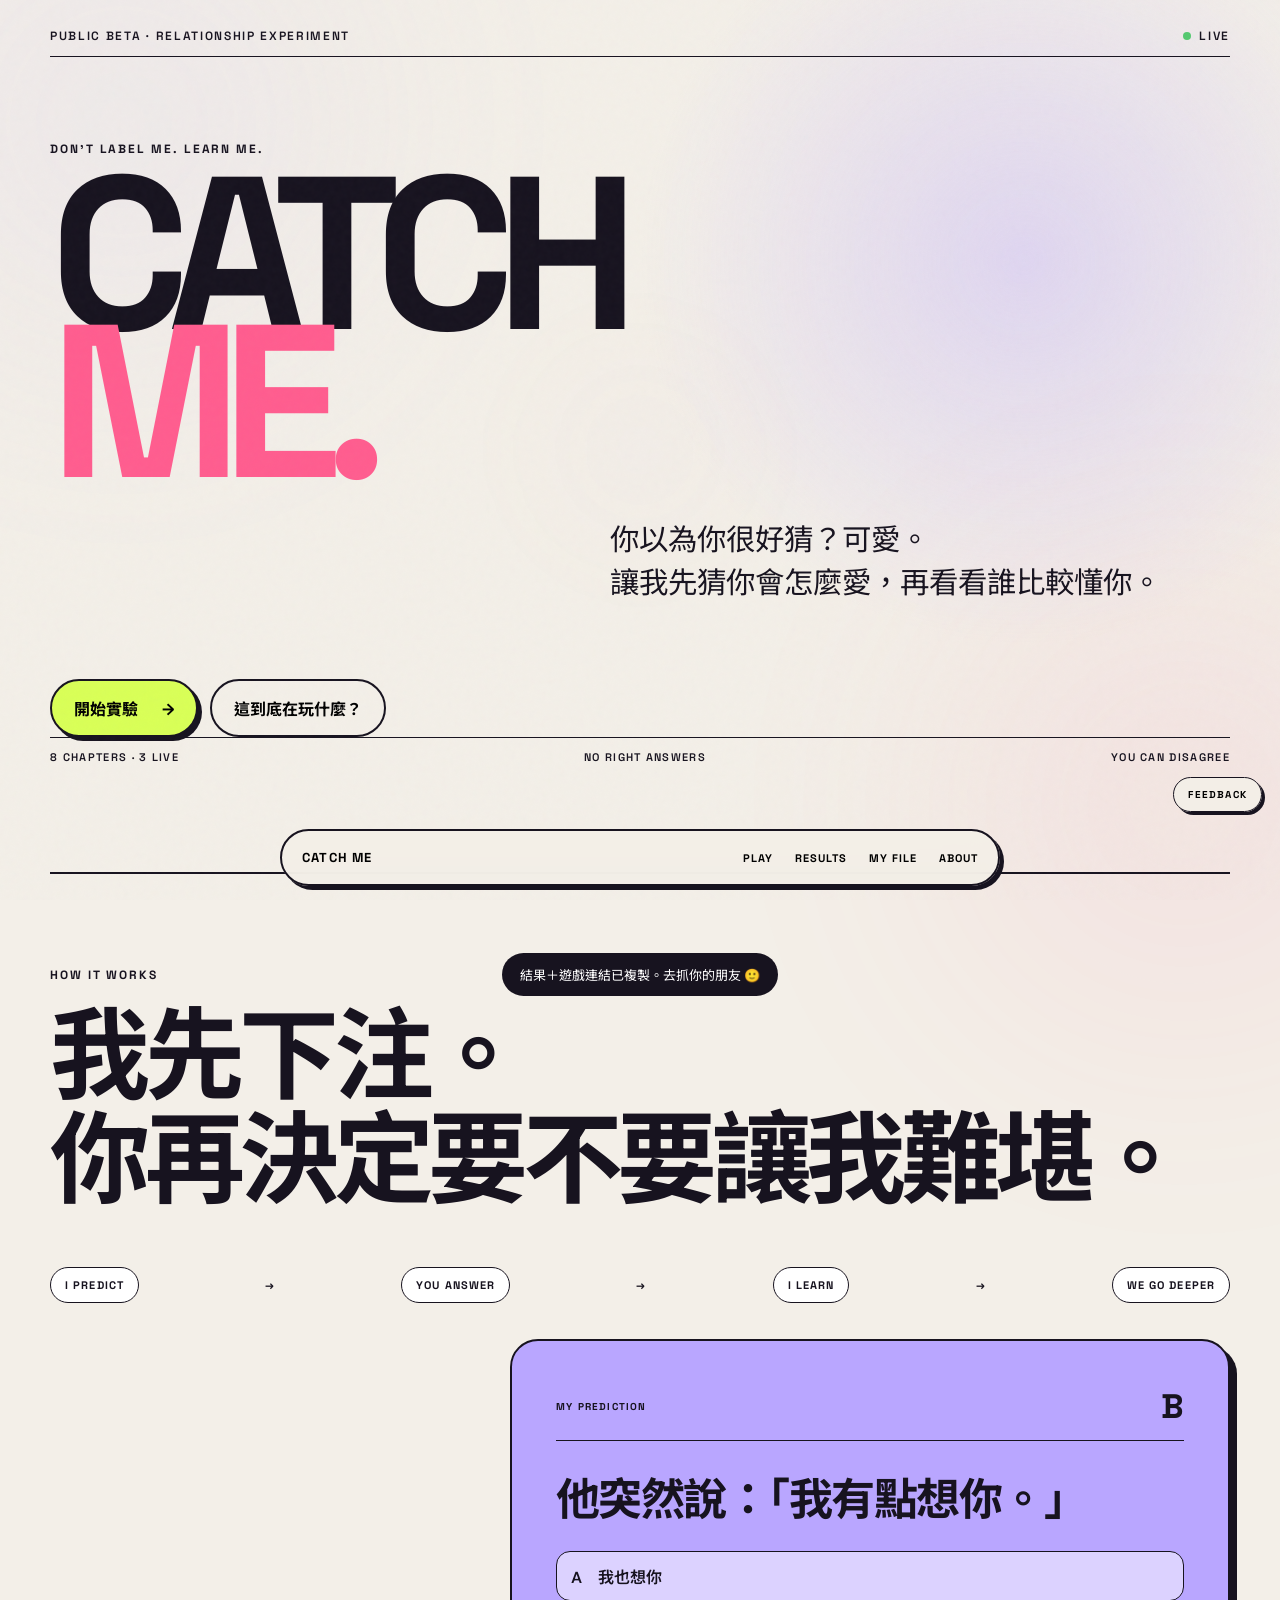
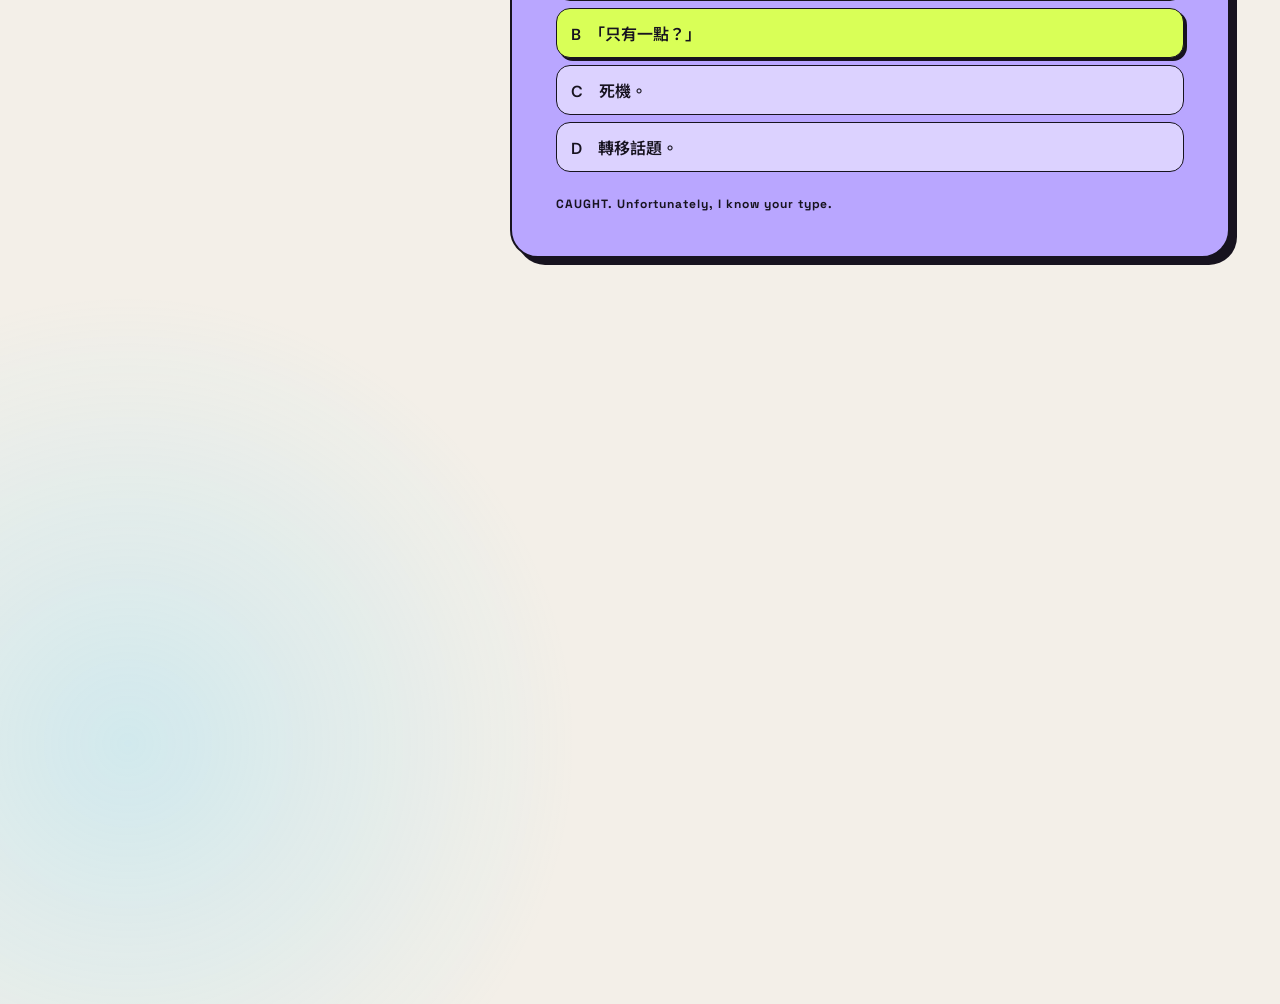
==== index.html @ 6ef5db52 "fix: load reliable result card exporter v5" ====
<!doctype html>
<html lang="zh-Hant"><head><meta charset="utf-8"><meta name="viewport" content="width=device-width,initial-scale=1,viewport-fit=cover"><meta name="theme-color" content="#17131f"><meta name="description" content="CATCH ME — Don't label me. Learn me. 一個會先猜你、再慢慢學會你的戀愛自我探索遊戲。"><title>CATCH ME — Don't label me. Learn me.</title><link rel="canonical" href="https://empath305.github.io/CATCH-ME/"><meta property="og:type" content="website"><meta property="og:site_name" content="CATCH ME"><meta property="og:title" content="CATCH ME — Don't label me. Learn me."><meta property="og:description" content="我會先猜你怎麼愛。你負責打臉我。玩得越多，我越懂你。"><meta property="og:url" content="https://empath305.github.io/CATCH-ME/"><meta property="og:image" content="https://empath305.github.io/CATCH-ME/og-card.png"><meta property="og:image:secure_url" content="https://empath305.github.io/CATCH-ME/og-card.png"><meta property="og:image:type" content="image/png"><meta property="og:image:width" content="1200"><meta property="og:image:height" content="630"><meta name="twitter:card" content="summary_large_image"><meta name="twitter:image" content="https://empath305.github.io/CATCH-ME/og-card.png"><script async src="https://www.googletagmanager.com/gtag/js?id=G-CXGGCT5CYY"></script><script>window.dataLayer=window.dataLayer||[];function gtag(){dataLayer.push(arguments)}gtag('js',new Date());gtag('config','G-CXGGCT5CYY');</script><link rel="preconnect" href="https://fonts.googleapis.com"><link rel="preconnect" href="https://fonts.gstatic.com" crossorigin><link href="https://fonts.googleapis.com/css2?family=DM+Sans:wght@400;500;600;700&family=Noto+Sans+TC:wght@400;500;600;700&family=Space+Grotesk:wght@500;600;700&display=swap" rel="stylesheet"><link rel="stylesheet" href="styles.css"><link rel="stylesheet" href="beta.css"><link rel="stylesheet" href="polish.css"><link rel="stylesheet" href="feedback.css"></head><body><div class="grain" aria-hidden="true"></div><main id="app" class="app-shell">
<section id="shared" class="screen shared-screen"><div class="topline"><span>SOMEONE GOT CAUGHT</span><span class="status-dot">SHARED</span></div><div class="shared-wrap"><div class="shared-card" id="sharedCard"><p class="eyebrow">CATCH ME / SHARED RESULT</p><p id="sharedChapter" class="shared-chapter">CHAPTER 01 · CATCH ME</p><h1 id="shared-title"><span id="sharedSignal">THE FREE HEART</span></h1><div class="shared-score-row"><span>AI CAUGHT THEM</span><strong><span id="sharedCaught">0</span>/<span id="sharedTotal">15</span></strong></div><blockquote id="sharedQuote">「別急著定義我。繼續學。」</blockquote><p class="shared-challenge">Think you're harder to catch?</p></div><div class="shared-actions"><button id="sharedPlayBtn" class="primary-btn">換你了，開始玩 <span>→</span></button><button id="sharedHomeBtn" class="ghost-btn">先看看這是什麼</button></div><p class="shared-note">這份分享只包含結果摘要，不包含對方的完整答案或私人自訂內容。</p></div></section>
<section id="landing" class="screen landing active"><div class="topline"><span>PUBLIC BETA · RELATIONSHIP EXPERIMENT</span><span class="status-dot">LIVE</span></div><div class="hero-copy"><p class="eyebrow">DON'T LABEL ME. LEARN ME.</p><h1 id="brand-title">CATCH<br><em>ME.</em></h1><p id="landingLede" class="lede">你以為你很好猜？可愛。<br>讓我先猜你會怎麼愛，再看看誰比較懂你。</p></div><div class="hero-actions"><button id="startBtn" class="primary-btn">開始實驗 <span>→</span></button><button id="howBtn" class="ghost-btn">這到底在玩什麼？</button></div><div class="landing-foot"><span>8 CHAPTERS · 3 LIVE</span><span>NO RIGHT ANSWERS</span><span>YOU CAN DISAGREE</span></div></section>
<section id="how" class="screen how-screen"><button class="back-btn" data-back="landing">← BACK</button><p class="eyebrow">THE RULES</p><h2 id="how-title">我會先猜。<br>你負責打臉我。</h2><div class="rule-grid"><article><span>01</span><h3>I PREDICT</h3><p>每題作答前，我會先鎖定一個答案。</p></article><article><span>02</span><h3>YOU ANSWER</h3><p>選最像你的；都不像就選 E 自己寫。</p></article><article><span>03</span><h3>I REMEMBER</h3><p>你的章節進度、答案與藍圖會留在這台裝置上。</p></article><article><span>04</span><h3>WE GO DEEPER</h3><p>從心動一路玩到信任、衝突、去留、現實與真正的人生選擇。</p></article></div><button class="primary-btn" id="howStartBtn">好，抓我看看 <span>→</span></button></section>
<section id="map" class="screen map-screen"><header class="map-head"><button id="mapHomeBtn" class="text-btn static-btn">CATCH ME</button><div class="map-known"><span id="mapKnown">0%</span><small>I KNOW YOU</small></div></header><div class="map-intro"><p class="eyebrow">YOUR RELATIONSHIP MAP · 8 CHAPTERS</p><h2 id="map-title">越玩，<br><em>越藏不住。</em></h2><p id="mapWelcome">前三章已開放。後面會從安全感一路問到：你到底願意跟誰一起過日子。</p></div><div id="chapterGrid" class="chapter-grid"></div><div class="map-footnote">資料只存在你的瀏覽器 localStorage。沒有登入，也沒有偷偷上傳。</div></section>
<section id="game" class="screen game-screen"><header class="game-head"><button id="quitBtn" class="text-btn">CATCH ME</button><div class="progress-wrap"><div class="progress-meta"><span id="chapterLabel">CHAPTER 01 · CATCH ME</span><span id="questionCount">01 / 15</span></div><div class="progress-track"><div id="progressBar" class="progress-bar"></div></div></div><div class="learn-chip"><span id="learnPercent">0%</span> KNOWN</div></header><div class="question-stage"><div id="predictionCard" class="prediction-card"><span class="lock">⌁</span><div><small>MY PREDICTION</small><strong id="predictionText">B</strong></div><p id="predictionHint">先別急著證明我錯。</p></div><div id="questionCard" class="question-card"><p id="questionKicker" class="question-kicker">SCENARIO 01</p><h2 id="questionText"></h2><div id="options" class="options"></div><div id="customWrap" class="custom-wrap" hidden><label for="customAnswer">好，你自己寫。研究員閉嘴。🙂</label><textarea id="customAnswer" rows="3" maxlength="240" placeholder="我真正會做的是……"></textarea></div><button id="lockBtn" class="primary-btn lock-answer" disabled>鎖定答案 <span>→</span></button></div><div id="revealCard" class="reveal-card" hidden><p id="revealStamp" class="reveal-stamp">MISSED.</p><h2 id="revealTitle"></h2><p id="revealCopy"></p><div class="mini-readout"><span>我目前懂你</span><strong id="revealPercent">12%</strong></div><button id="nextBtn" class="primary-btn">下一題 <span>→</span></button></div></div></section>
<section id="results" class="screen results-screen"><header class="result-head"><span id="reportLabel">CATCH ME / REPORT 001</span><span id="resultDate"></span></header><div class="result-hero"><p class="eyebrow">RELATIONSHIP BLUEPRINT · EVOLVING</p><h2 id="result-title">I CAUGHT YOU<br><em><span id="caughtScore">0</span> / 15</em> TIMES.</h2><p id="resultSub" class="result-sub"></p></div><div class="blueprint-grid"><section class="result-card dominant-card"><p class="card-label">YOUR STRONGEST SIGNAL</p><h3 id="dominantName">THE FREE HEART</h3><p id="dominantCopy"></p></section><section class="result-card insight-card"><p class="card-label">WHAT I NOTICED</p><div id="insightList" class="insight-list"></div></section><section class="result-card chart-card"><p class="card-label">YOUR CURRENT MAP</p><div id="dimensionBars" class="dimension-bars"></div></section><section class="result-card quote-card"><p class="card-label">YOUR LINE</p><blockquote id="resultQuote"></blockquote></section></div><div class="result-actions"><button id="continueBtn" class="primary-btn">回到章節地圖 <span>→</span></button><button id="shareBtn" class="ghost-btn">分享結果＋遊戲連結</button></div><button id="resetBtn" class="danger-link">清除我的全部進度</button></section></main><div id="toast" class="toast">結果＋遊戲連結已複製。去抓你的朋友 🙂</div><script src="app.js"></script><script src="after-dark.js"></script><script src="roadmap.js"></script><script src="share.js"></script><script src="result-card.js?v=evidence-board-v5-export-fix-20260819"></script><script src="analytics.js"></script><script src="beta.js"></script><script src="blueprint.js"></script><script src="polish.js"></script><script src="feedback.js"></script><script src="result-library.js"></script><script src="archive-results.js"></script><script src="release-check.js"></script></body></html>
---- styles.css ----
:root{--ink:#17131f;--paper:#f3efe8;--acid:#d9ff57;--pink:#ff5d8f;--lav:#b9a6ff;--blue:#65d6ff;--line:rgba(23,19,31,.18);--shadow:6px 6px 0 #17131f;--radius:24px}*{box-sizing:border-box}html{background:var(--paper);color:var(--ink);font-family:'DM Sans','Noto Sans TC',sans-serif}body{margin:0;min-height:100vh;background:radial-gradient(circle at 80% 10%,rgba(185,166,255,.35),transparent 24rem),radial-gradient(circle at 10% 90%,rgba(101,214,255,.24),transparent 28rem),var(--paper)}button,textarea{font:inherit}.grain{position:fixed;inset:0;pointer-events:none;opacity:.12;z-index:20;background-image:url("data:image/svg+xml,%3Csvg viewBox='0 0 180 180' xmlns='http://www.w3.org/2000/svg'%3E%3Cfilter id='n'%3E%3CfeTurbulence type='fractalNoise' baseFrequency='.8' numOctaves='4' stitchTiles='stitch'/%3E%3C/filter%3E%3Crect width='100%25' height='100%25' filter='url(%23n)' opacity='.22'/%3E%3C/svg%3E")}.app-shell{width:min(1180px,calc(100% - 32px));margin:auto;min-height:100vh}.screen{display:none;min-height:100vh;padding:28px 0 42px}.screen.active{display:flex;flex-direction:column;animation:enter .5s cubic-bezier(.2,.8,.2,1)}@keyframes enter{from{opacity:0;transform:translateY(16px)}to{opacity:1;transform:none}}.topline,.result-head{display:flex;justify-content:space-between;font:600 12px 'Space Grotesk';letter-spacing:.14em;border-bottom:1.5px solid var(--ink);padding-bottom:12px}.status-dot:before{content:'';display:inline-block;width:8px;height:8px;border-radius:50%;background:#54c96f;margin-right:8px}.hero-copy{margin:auto 0;padding:8vh 0 5vh}.eyebrow,.question-kicker,.card-label{font:700 12px 'Space Grotesk';letter-spacing:.16em;text-transform:uppercase}.hero-copy h1{font:700 clamp(86px,17vw,220px)/.68 'Space Grotesk';letter-spacing:-.09em;margin:24px 0 42px}.hero-copy h1 em,.result-hero h2 em,.map-intro h2 em{font-style:normal;color:var(--pink)}.lede{font-size:clamp(19px,2.3vw,30px);line-height:1.45;max-width:620px;margin-left:auto}.hero-actions,.result-actions,.shared-actions{display:flex;gap:12px;align-items:center}.primary-btn,.ghost-btn{border:2px solid var(--ink);border-radius:999px;padding:15px 22px;font-weight:700;cursor:pointer;transition:.18s ease}.primary-btn{background:var(--acid);box-shadow:4px 4px 0 var(--ink)}.primary-btn:hover{transform:translate(-2px,-2px);box-shadow:7px 7px 0 var(--ink)}.primary-btn:active{transform:translate(3px,3px);box-shadow:1px 1px 0 var(--ink)}.primary-btn:disabled{opacity:.35;cursor:not-allowed;transform:none;box-shadow:none}.ghost-btn{background:transparent}.ghost-btn:hover{background:var(--ink);color:var(--paper)}.primary-btn span{margin-left:20px}.landing-foot{display:flex;justify-content:space-between;gap:20px;border-top:1.5px solid var(--ink);padding-top:12px;font:600 11px 'Space Grotesk';letter-spacing:.12em}.how-screen{justify-content:center}.back-btn,.text-btn{position:absolute;top:28px;background:none;border:0;padding:0;font-weight:700;cursor:pointer}.static-btn{position:static}.how-screen>h2{font:700 clamp(48px,8vw,104px)/.92 'Space Grotesk';letter-spacing:-.06em;margin:18px 0 42px;max-width:900px}.rule-grid{display:grid;grid-template-columns:repeat(4,1fr);gap:12px;margin-bottom:36px}.rule-grid article,.result-card{border:2px solid var(--ink);border-radius:var(--radius);padding:22px;background:rgba(255,255,255,.38)}.rule-grid article span{font:700 13px 'Space Grotesk';background:var(--ink);color:white;border-radius:99px;padding:5px 8px}.rule-grid h3{font:700 18px 'Space Grotesk';margin:32px 0 8px}.rule-grid p{margin:0;line-height:1.6;color:#514b57}.how-screen>.primary-btn{align-self:flex-start}.map-screen{padding-top:24px}.map-head{display:flex;justify-content:space-between;align-items:center;border-bottom:1.5px solid var(--ink);padding-bottom:14px}.map-known{text-align:right}.map-known span{display:block;font:700 28px 'Space Grotesk'}.map-known small{font:700 9px 'Space Grotesk';letter-spacing:.14em}.map-intro{padding:8vh 0 5vh;display:grid;grid-template-columns:1.3fr .7fr;gap:28px;align-items:end}.map-intro h2{font:700 clamp(62px,10vw,128px)/.82 'Space Grotesk';letter-spacing:-.07em;margin:12px 0}.map-intro p:last-child{font-size:18px;line-height:1.6}.chapter-grid{display:grid;grid-template-columns:repeat(2,1fr);gap:14px}.chapter-card{position:relative;border:2px solid var(--ink);border-radius:28px;padding:24px;min-height:250px;background:rgba(255,255,255,.55);display:flex;flex-direction:column;transition:.18s ease;overflow:hidden}.chapter-card.unlocked{cursor:pointer}.chapter-card.unlocked:hover{transform:translate(-3px,-3px);box-shadow:7px 7px 0 var(--ink)}.chapter-card.complete{background:var(--acid)}.chapter-card.current{background:var(--lav)}.chapter-card.locked{opacity:.48;filter:grayscale(.2)}.chapter-card .chapter-num{font:700 13px 'Space Grotesk';letter-spacing:.13em}.chapter-card h3{font:700 clamp(31px,4vw,52px)/.95 'Space Grotesk';letter-spacing:-.045em;margin:auto 0 12px}.chapter-card p{margin:0;max-width:500px;line-height:1.5;color:#514b57}.chapter-card .chapter-state{position:absolute;right:18px;top:18px;border:1.5px solid var(--ink);border-radius:999px;padding:6px 9px;font:700 9px 'Space Grotesk';letter-spacing:.12em;background:var(--paper)}.chapter-card .chapter-score{margin-top:18px;font:700 12px 'Space Grotesk';letter-spacing:.08em}.map-footnote{border-top:1px solid var(--line);margin-top:26px;padding-top:14px;font-size:12px;color:#6a636e}.game-screen{padding-top:24px}.game-head{display:grid;grid-template-columns:160px 1fr 120px;gap:28px;align-items:center}.game-head .text-btn{position:static;text-align:left;font:700 18px 'Space Grotesk'}.progress-meta{display:flex;justify-content:space-between;font:600 10px 'Space Grotesk';letter-spacing:.12em;margin-bottom:8px}.progress-track{height:6px;background:rgba(23,19,31,.12);border-radius:99px;overflow:hidden}.progress-bar{height:100%;width:0;background:var(--ink);transition:width .4s ease}.learn-chip{border:1.5px solid var(--ink);border-radius:99px;padding:9px 12px;text-align:center;font:600 10px 'Space Grotesk';letter-spacing:.08em}.learn-chip span{font-size:15px}.question-stage{width:min(820px,100%);margin:auto;padding:7vh 0}.prediction-card{display:flex;align-items:center;gap:14px;background:var(--ink);color:white;border-radius:18px;padding:14px 18px;width:max-content;max-width:100%;margin-bottom:24px;transform:rotate(-1deg)}.prediction-card .lock{font-size:28px;color:var(--acid)}.prediction-card small{display:block;font:600 9px 'Space Grotesk';letter-spacing:.14em;color:#bdb7c3}.prediction-card strong{font:700 28px 'Space Grotesk';color:var(--acid)}.prediction-card p{margin:0 0 0 18px;font-size:12px;color:#d6d0dc}.question-card h2,.reveal-card h2{font:700 clamp(34px,5vw,58px)/1.08 'Space Grotesk','Noto Sans TC';letter-spacing:-.045em;margin:10px 0 28px}.options{display:grid;gap:10px}.option{width:100%;display:grid;grid-template-columns:42px 1fr auto;align-items:center;text-align:left;border:2px solid var(--ink);background:rgba(255,255,255,.58);border-radius:18px;padding:15px 16px;cursor:pointer;transition:.15s ease}.option:hover{transform:translateX(5px);background:white}.option.selected{background:var(--lav);box-shadow:4px 4px 0 var(--ink);transform:translate(-2px,-2px)}.option-key{font:700 18px 'Space Grotesk'}.option-text{font-weight:600;line-height:1.45}.predicted-badge{font:700 9px 'Space Grotesk';letter-spacing:.1em;border:1px solid var(--ink);border-radius:99px;padding:5px 7px;opacity:.65}.custom-wrap{margin-top:12px}.custom-wrap label{display:block;font-weight:600;margin-bottom:8px}.custom-wrap textarea{width:100%;resize:vertical;border:2px solid var(--ink);border-radius:16px;padding:14px;background:white;outline:none}.custom-wrap textarea:focus{box-shadow:4px 4px 0 var(--ink)}.lock-answer{margin-top:20px}.reveal-card{border:2px solid var(--ink);border-radius:30px;padding:clamp(24px,5vw,50px);background:var(--acid);box-shadow:var(--shadow)}.reveal-card.caught{background:var(--acid)}.reveal-card.missed{background:#ffd3e0}.reveal-stamp{display:inline-block;font:700 12px 'Space Grotesk';letter-spacing:.15em;border:1.5px solid var(--ink);border-radius:99px;padding:7px 10px}.reveal-card>p:not(.reveal-stamp){font-size:18px;line-height:1.6;max-width:620px}.mini-readout{display:flex;justify-content:space-between;align-items:end;border-top:1.5px solid var(--ink);margin:28px 0 22px;padding-top:16px}.mini-readout strong{font:700 38px 'Space Grotesk'}.results-screen{padding-bottom:70px}.result-hero{padding:9vh 0 6vh}.result-hero h2{font:700 clamp(58px,10vw,130px)/.82 'Space Grotesk';letter-spacing:-.07em;margin:18px 0 28px}.result-sub{font-size:20px;line-height:1.6;max-width:650px;margin-left:auto}.blueprint-grid{display:grid;grid-template-columns:1.1fr .9fr;gap:14px}.dominant-card{background:var(--lav);min-height:290px}.dominant-card h3{font:700 clamp(38px,5vw,64px)/.95 'Space Grotesk';letter-spacing:-.05em;margin:50px 0 18px}.dominant-card p:last-child{font-size:17px;line-height:1.6;max-width:500px}.insight-card{background:#fff}.insight-list{display:grid;gap:14px;margin-top:36px}.insight{border-top:1px solid var(--line);padding-top:12px}.insight strong{display:block;font:700 16px 'Space Grotesk';margin-bottom:4px}.insight span{color:#5f5864;font-size:14px}.chart-card{background:var(--acid)}.dimension-bars{display:grid;gap:16px;margin-top:34px}.dim-meta{display:flex;justify-content:space-between;font-size:13px;font-weight:700;margin-bottom:6px}.dim-track{height:12px;border:1.5px solid var(--ink);border-radius:99px;overflow:hidden;background:rgba(255,255,255,.5)}.dim-fill{height:100%;background:var(--ink);border-radius:99px}.quote-card{background:var(--pink);color:var(--ink);display:flex;flex-direction:column;justify-content:space-between}.quote-card blockquote{font:600 clamp(26px,3vw,40px)/1.2 'Space Grotesk','Noto Sans TC';letter-spacing:-.035em;margin:60px 0 0}.result-actions{margin-top:28px}.danger-link{margin-top:26px;align-self:flex-start;border:0;background:none;text-decoration:underline;color:#6b626e;font-size:12px;cursor:pointer}.shared-screen{padding-bottom:max(36px,env(safe-area-inset-bottom))}.shared-wrap{width:min(760px,100%);margin:auto;padding:7vh 0 3vh}.shared-card{border:2px solid var(--ink);border-radius:34px;padding:clamp(24px,6vw,52px);background:linear-gradient(145deg,var(--lav),#efe8ff 58%,var(--acid));box-shadow:8px 8px 0 var(--ink);overflow:hidden;position:relative}.shared-card:after{content:'CATCH ME';position:absolute;right:-34px;bottom:16px;font:700 clamp(42px,10vw,92px)/1 'Space Grotesk';letter-spacing:-.08em;opacity:.08;transform:rotate(-7deg);pointer-events:none}.shared-chapter{font:700 11px 'Space Grotesk';letter-spacing:.12em;margin:34px 0 12px}.shared-card h1{font:700 clamp(48px,9vw,92px)/.88 'Space Grotesk';letter-spacing:-.065em;margin:0 0 42px;max-width:650px}.shared-score-row{display:flex;justify-content:space-between;align-items:end;border-top:1.5px solid var(--ink);border-bottom:1.5px solid var(--ink);padding:16px 0;margin-bottom:28px;font:700 12px 'Space Grotesk';letter-spacing:.1em}.shared-score-row strong{font:700 clamp(32px,7vw,60px)/1 'Space Grotesk';letter-spacing:-.06em}.shared-card blockquote{font:600 clamp(23px,4vw,34px)/1.35 'Space Grotesk','Noto Sans TC';margin:0;max-width:620px}.shared-challenge{margin:34px 0 0;font:700 13px 'Space Grotesk';letter-spacing:.08em;text-transform:uppercase}.shared-actions{margin-top:24px}.shared-note{font-size:11px;line-height:1.5;color:#6a636e;margin:16px 4px 0}.toast{position:fixed;left:50%;bottom:max(24px,env(safe-area-inset-bottom));transform:translate(-50%,120px);background:var(--ink);color:white;padding:12px 18px;border-radius:99px;font-size:13px;z-index:30;transition:.3s ease;max-width:calc(100vw - 32px);text-align:center}.toast.show{transform:translate(-50%,0)}@media(max-width:760px){.app-shell{width:min(100% - 24px,1180px)}.screen{padding-top:max(18px,env(safe-area-inset-top))}.hero-copy{padding:12vh 0 5vh}.hero-copy h1{font-size:clamp(76px,26vw,130px);margin-bottom:32px}.lede{margin-left:0;font-size:18px}.hero-actions,.result-actions,.shared-actions{align-items:stretch;flex-direction:column}.hero-actions button,.result-actions button,.shared-actions button{width:100%;min-height:52px}.landing-foot{font-size:9px}.landing-foot span:nth-child(2){display:none}.rule-grid{grid-template-columns:1fr 1fr}.map-intro{grid-template-columns:1fr;padding-top:7vh}.map-intro p:last-child{max-width:520px}.chapter-grid{grid-template-columns:1fr}.chapter-card{min-height:210px}.game-head{grid-template-columns:1fr auto;gap:12px}.game-head .text-btn{display:none}.progress-wrap{grid-column:1/3;grid-row:2}.learn-chip{grid-column:2;grid-row:1}.question-stage{padding:5vh 0}.prediction-card{width:100%;justify-content:flex-start}.prediction-card p{margin-left:auto;max-width:150px}.question-card h2{font-size:34px}.option{grid-template-columns:34px 1fr;min-height:58px;padding:14px}.predicted-badge{display:none}.blueprint-grid{grid-template-columns:1fr}.result-hero{padding-top:7vh}.result-sub{margin-left:0}.result-card{min-height:auto}.quote-card blockquote{margin-top:35px}.result-head{font-size:9px}.shared-wrap{padding:5vh 0 2vh}.shared-card{border-radius:26px;box-shadow:5px 5px 0 var(--ink)}.shared-card h1{margin-bottom:34px}.shared-score-row{align-items:center}.shared-note{text-align:center}.primary-btn,.ghost-btn{touch-action:manipulation;-webkit-tap-highlight-color:transparent}.option:hover,.chapter-card.unlocked:hover,.primary-btn:hover{transform:none;box-shadow:inherit}}@media(max-width:430px){.rule-grid{grid-template-columns:1fr}.hero-copy h1{letter-spacing:-.1em}.prediction-card p{display:none}.landing-foot span:last-child{margin-left:auto}.question-stage{padding-top:4vh}.map-intro h2{font-size:58px}.shared-card{padding:22px 18px}.shared-card h1{font-size:clamp(42px,14vw,62px)}.shared-score-row{margin-bottom:22px}.shared-card blockquote{font-size:22px}.shared-card:after{font-size:58px;right:-20px}.topline{font-size:9px}}@media(prefers-reduced-motion:reduce){*{scroll-behavior:auto!important;animation:none!important;transition:none!important}}
---- beta.css ----
.site-nav{position:fixed;z-index:18;left:50%;bottom:max(14px,env(safe-area-inset-bottom));transform:translateX(-50%);width:min(720px,calc(100% - 24px));display:flex;justify-content:space-between;align-items:center;padding:8px 10px;border:2px solid var(--ink);border-radius:999px;background:rgba(243,239,232,.92);backdrop-filter:blur(14px);box-shadow:4px 4px 0 var(--ink)}.site-nav button,.extra-head button{border:0;background:none;font:700 11px 'Space Grotesk';letter-spacing:.09em;cursor:pointer;padding:10px}.site-nav>button{font-size:13px}.site-nav div{display:flex;gap:2px}.long-landing{min-height:100vh;padding-bottom:110px}.landing-more{width:100%;padding-top:12vh}.demo-section,.manifesto{border-top:2px solid var(--ink);padding:9vh 0}.demo-section h2,.manifesto h2,.file-hero h2,.about-hero h2{font:700 clamp(46px,8vw,100px)/1.04 'Space Grotesk','Noto Sans TC';letter-spacing:-.055em;margin:22px 0 54px}.demo-flow{display:flex;align-items:center;justify-content:space-between;gap:12px;font:700 11px 'Space Grotesk';letter-spacing:.1em;margin-bottom:36px}.demo-flow span{border:1.5px solid var(--ink);border-radius:999px;padding:10px 14px;background:white}.demo-game{width:min(720px,100%);margin-left:auto;border:2px solid var(--ink);border-radius:28px;padding:clamp(22px,5vw,44px);background:var(--lav);box-shadow:7px 7px 0 var(--ink)}.demo-game>div{display:flex;justify-content:space-between;align-items:center;border-bottom:1.5px solid var(--ink);padding-bottom:12px}.demo-game small{font:700 10px 'Space Grotesk';letter-spacing:.12em}.demo-game strong{font:700 34px 'Space Grotesk'}.demo-game h3{font:700 clamp(27px,4vw,44px)/1.15 'Space Grotesk','Noto Sans TC';letter-spacing:-.035em;margin:34px 0 26px}.demo-game p{padding:12px 14px;margin:7px 0;border:1.5px solid var(--ink);border-radius:14px;background:rgba(255,255,255,.5);font-weight:600}.demo-game .demo-picked{background:var(--acid);box-shadow:3px 3px 0 var(--ink)}.demo-game em{display:block;margin-top:24px;font:700 12px 'Space Grotesk';letter-spacing:.08em}.manifesto{display:grid;grid-template-columns:1fr 1fr;gap:40px;align-items:end}.manifesto .eyebrow{grid-column:1/-1}.manifesto h2{margin:0;line-height:1.08}.manifesto h2 em,.file-hero em,.about-hero em{font-style:normal;color:var(--pink)}.manifesto>p:not(.eyebrow){font-size:clamp(18px,2vw,24px);line-height:1.6;margin:0}.manifesto .primary-btn{grid-column:2;justify-self:start}.file-screen,.about-screen{padding-bottom:120px}.extra-head{display:flex;justify-content:space-between;align-items:center;border-bottom:1.5px solid var(--ink);padding:0 0 12px;font:700 11px 'Space Grotesk';letter-spacing:.12em}.file-hero{position:relative;padding:10vh 0 7vh}.file-hero h2{margin-bottom:0;line-height:1.08}.file-known{position:absolute;right:2%;bottom:12%;display:flex;flex-direction:column;text-align:right}.file-known strong{font:700 clamp(56px,10vw,110px)/.95 'Space Grotesk';letter-spacing:-.065em}.file-known span{font:700 10px 'Space Grotesk';letter-spacing:.14em}.file-grid{display:grid;grid-template-columns:.8fr 1.2fr;gap:14px}.file-card{border:2px solid var(--ink);border-radius:26px;padding:24px;background:rgba(255,255,255,.55)}.file-card h3{font:700 clamp(28px,4vw,50px)/1.1 'Space Grotesk';letter-spacing:-.035em}.file-id{background:var(--pink)}.file-id p:last-child{font-size:13px;line-height:1.6}.signal-tags{display:flex;flex-wrap:wrap;gap:8px;margin-top:36px}.signal-tags span{border:1.5px solid var(--ink);border-radius:999px;padding:9px 11px;background:var(--acid);font:700 10px 'Space Grotesk';letter-spacing:.07em}.learned-card{grid-column:1/-1;background:var(--lav)}#learnedList{margin-top:28px}#learnedList p{display:grid;grid-template-columns:42px 1fr;gap:12px;border-top:1px solid rgba(23,19,31,.3);padding:14px 0;margin:0;font-size:17px;line-height:1.5}#learnedList b{font:700 11px 'Space Grotesk'}.investigate-card{grid-column:1/-1;background:var(--acid)}.investigate-card h3{max-width:760px}.file-screen>.primary-btn{margin-top:24px}.saved-results-card{grid-column:1/-1;background:var(--paper)}.saved-results-copy{max-width:650px;line-height:1.6}.saved-result-buttons{display:grid;grid-template-columns:repeat(3,1fr);gap:10px;margin-top:24px}.saved-result-btn{appearance:none;text-align:left;border:2px solid var(--ink);border-radius:18px;background:white;padding:16px;cursor:pointer;box-shadow:3px 3px 0 var(--ink);transition:transform .18s}.saved-result-btn:hover{transform:translate(-1px,-1px)}.saved-result-btn span,.saved-result-btn em{display:block;font:700 9px 'Space Grotesk';letter-spacing:.1em}.saved-result-btn strong{display:block;font:700 17px 'Space Grotesk';margin:9px 0 18px}.saved-result-btn em{font-style:normal;color:#6a636e}.about-hero{padding:12vh 0 7vh}.about-hero h2{font-size:clamp(58px,11vw,142px);line-height:1.04;margin-bottom:0}.about-copy{width:min(760px,100%);margin-left:auto}.about-copy>p{font-size:clamp(18px,2vw,23px);line-height:1.7}.about-copy blockquote{margin:7vh 0;padding:26px 0;border-top:2px solid var(--ink);border-bottom:2px solid var(--ink);font:500 clamp(27px,4vw,44px)/1.35 'Space Grotesk';letter-spacing:-.035em}.about-copy blockquote strong{color:var(--pink)}.about-copy .privacy-note{font-size:13px;padding:18px;border:1.5px solid var(--ink);border-radius:16px;background:white}.blueprint-v2{grid-column:1/-1;border:2px solid var(--ink);border-radius:28px;padding:clamp(22px,4vw,38px);background:white}.blueprint-v2-head{display:flex;justify-content:space-between;gap:20px;align-items:end;margin-bottom:34px}.blueprint-v2-head h3{font:700 clamp(34px,5vw,62px)/1.08 'Space Grotesk';letter-spacing:-.045em;margin:10px 0 0}.tension-list{display:grid;gap:24px}.tension-row{display:grid;grid-template-columns:130px 1fr 130px;gap:16px;align-items:center}.tension-side{font:700 10px 'Space Grotesk';letter-spacing:.09em}.tension-side:last-child{text-align:right}.tension-track{height:18px;border:2px solid var(--ink);border-radius:999px;position:relative;background:linear-gradient(90deg,var(--lav),var(--paper),var(--acid))}.tension-dot{position:absolute;top:50%;width:26px;height:26px;border:2px solid var(--ink);border-radius:50%;background:var(--pink);transform:translate(-50%,-50%);box-shadow:2px 2px 0 var(--ink)}.tension-note{grid-column:2;font-size:13px;line-height:1.5;color:#625b67;margin-top:-12px}.blueprint-disclaimer{margin-top:28px;padding-top:18px;border-top:1px solid var(--line);font-size:12px;line-height:1.6;color:#6a636e}@media(max-width:760px){.site-nav{bottom:max(10px,env(safe-area-inset-bottom));padding:6px 7px}.site-nav button{min-height:42px;padding:8px 9px}.site-nav>button{display:none}.site-nav div{width:100%;justify-content:space-around}.landing-more{padding-top:8vh}.demo-section,.manifesto{padding:7vh 0}.demo-flow{overflow-x:auto;justify-content:flex-start;padding-bottom:8px;scrollbar-width:none}.demo-flow b,.demo-flow span{flex:0 0 auto}.manifesto{grid-template-columns:1fr;gap:28px}.manifesto .eyebrow,.manifesto .primary-btn{grid-column:1}.manifesto .primary-btn{width:100%}.file-hero{padding:8vh 0 6vh}.file-known{position:static;text-align:left;align-items:flex-start;margin-top:42px}.file-grid{grid-template-columns:1fr}.learned-card,.investigate-card,.saved-results-card{grid-column:1}.saved-result-buttons{grid-template-columns:1fr}.file-card{padding:20px}.about-hero{padding:9vh 0 6vh}.about-copy{margin:0}.about-copy blockquote{margin:5vh 0}.long-landing{padding-bottom:100px}.screen{padding-bottom:max(100px,env(safe-area-inset-bottom))}.blueprint-v2-head{display:block}.tension-row{grid-template-columns:1fr 1fr;gap:8px}.tension-track{grid-column:1/-1;grid-row:2}.tension-note{grid-column:1/-1;margin:4px 0 0}.tension-side:last-child{text-align:right}}@media(max-width:430px){.demo-section h2,.manifesto h2,.file-hero h2{font-size:43px;line-height:1.12;margin-bottom:42px}.demo-game{border-radius:22px;padding:20px}.demo-game p{font-size:14px}.file-known strong{font-size:64px}.signal-tags span{font-size:9px}.about-hero h2{font-size:52px;line-height:1.1}.about-copy>p{font-size:17px}.site-nav{width:calc(100% - 20px)}.site-nav button{font-size:9px}.blueprint-v2{padding:20px}.blueprint-v2-head h3{font-size:34px;line-height:1.12}}
---- polish.css ----
html.native-cursor,html.native-cursor *{cursor:auto!important}html.native-cursor button,html.native-cursor a,html.native-cursor [role="button"],html.native-cursor .chapter-card.unlocked{cursor:pointer!important}.cursor-dot,.cursor-ring,.custom-cursor,.cursor-follower{display:none!important}.pointer-whisper{position:fixed;z-index:80;left:0;top:0;pointer-events:none;opacity:0;transform:translate3d(calc(var(--px,0px) + 13px),calc(var(--py,0px) + 13px),0) scale(.94);padding:4px 7px;border:1px solid rgba(23,19,31,.22);border-radius:999px;background:rgba(243,239,232,.72);backdrop-filter:blur(8px);font:700 8px 'Space Grotesk';letter-spacing:.12em;color:rgba(23,19,31,.62);transition:opacity .16s ease,transform .16s ease;box-shadow:0 3px 14px rgba(185,166,255,.12)}.pointer-whisper.on{opacity:.72;transform:translate3d(calc(var(--px,0px) + 15px),calc(var(--py,0px) + 12px),0) scale(1)}body:before,body:after{content:"";position:fixed;z-index:0;width:55vw;height:55vw;border-radius:50%;filter:blur(120px);opacity:.11;pointer-events:none;will-change:transform}body:before{left:-18vw;top:-18vw;background:radial-gradient(circle,var(--lav),transparent 68%);animation:ambientA 24s ease-in-out infinite alternate}body:after{right:-20vw;bottom:-20vw;background:radial-gradient(circle,var(--pink),transparent 70%);animation:ambientB 29s ease-in-out infinite alternate}.app-shell{position:relative;z-index:2}.grain{z-index:4}.render-glow{position:fixed;z-index:1;left:0;top:0;width:360px;height:360px;border-radius:50%;pointer-events:none;opacity:.42;background:radial-gradient(circle,rgba(185,166,255,.06) 0%,rgba(255,93,143,.026) 38%,rgba(217,255,87,.014) 54%,transparent 74%);transform:translate3d(calc(var(--mx,50vw) - 180px),calc(var(--my,50vh) - 180px),0);filter:blur(36px);will-change:transform}.result-card,.file-card,.demo-game,.chapter-card,.prediction-card,.question-card,.reveal-card,.shared-card,.blueprint-v2{transform:translateZ(0);transition:transform .28s cubic-bezier(.2,.8,.2,1),box-shadow .28s,filter .28s}.fx-tilt{transform:perspective(1100px) rotateX(var(--rx,0deg)) rotateY(var(--ry,0deg)) translateY(-.5px)!important;box-shadow:6px 7px 0 rgba(23,19,31,.84)!important}.fx-reveal{opacity:0;transform:translateY(16px);filter:blur(6px)}.fx-reveal.fx-in{opacity:1;transform:translateY(0);filter:blur(0);transition:opacity .65s ease,transform .65s cubic-bezier(.2,.8,.2,1),filter .65s ease}.fx-flash:after{content:"";position:fixed;inset:0;z-index:99;pointer-events:none;animation:flashOut .32s ease-out}.fx-caught:after{background:rgba(217,255,87,.085)}.fx-missed:after{background:rgba(255,93,143,.065)}.chapter-card:not(.locked){position:relative;overflow:hidden}.chapter-card:not(.locked):before{content:"";position:absolute;inset:-70%;background:linear-gradient(110deg,transparent 44%,rgba(255,255,255,.22) 50%,transparent 56%);transform:translateX(-48%) rotate(8deg);transition:transform .9s ease;pointer-events:none}.chapter-card:not(.locked):hover:before{transform:translateX(48%) rotate(8deg)}.result-hero{position:relative;isolation:isolate}.result-hero:before{content:"";position:absolute;z-index:-1;left:-8%;top:-25%;width:65%;height:150%;background:radial-gradient(ellipse,rgba(255,93,143,.11),rgba(185,166,255,.055) 48%,transparent 72%);filter:blur(44px);animation:breatheGlow 8s ease-in-out infinite alternate}.primary-btn:active,.ghost-btn:active,.option:active{transform:translate(2px,2px)!important;box-shadow:1px 1px 0 var(--ink)!important}@keyframes ambientA{to{transform:translate(10vw,7vh) scale(1.06)}}@keyframes ambientB{to{transform:translate(-9vw,-6vh) scale(.96)}}@keyframes breatheGlow{to{opacity:.48;transform:scale(1.04)}}@keyframes flashOut{from{opacity:1}to{opacity:0}}@media(max-width:760px),(pointer:coarse){.render-glow,.pointer-whisper{display:none}body:before,body:after{width:90vw;height:90vw;filter:blur(90px);opacity:.085;animation-duration:34s}.fx-tilt{transform:none!important}.chapter-card:not(.locked):before{display:none}.result-hero:before{width:95%;left:-25%;opacity:.48}.result-card,.file-card,.demo-game,.chapter-card,.prediction-card,.question-card,.reveal-card,.shared-card,.blueprint-v2{transition:transform .18s,box-shadow .18s}}@media(prefers-reduced-motion:reduce){body:before,body:after,.result-hero:before{animation:none}.render-glow,.pointer-whisper{display:none}.fx-reveal{opacity:1;transform:none;filter:none}.chapter-card:before{display:none!important}*{scroll-behavior:auto!important;transition-duration:.01ms!important;animation-duration:.01ms!important;animation-iteration-count:1!important}}
---- feedback.css ----
.feedback-wrap{position:fixed;right:18px;bottom:88px;z-index:24;font-family:'DM Sans','Noto Sans TC',sans-serif}.feedback-trigger{border:1.5px solid var(--ink);background:rgba(243,239,232,.92);backdrop-filter:blur(12px);border-radius:999px;padding:10px 14px;font:700 10px 'Space Grotesk';letter-spacing:.12em;cursor:pointer;box-shadow:3px 3px 0 var(--ink)}.feedback-trigger:hover{background:var(--acid)}.feedback-panel{position:absolute;right:0;bottom:52px;width:min(330px,calc(100vw - 28px));border:2px solid var(--ink);border-radius:22px;padding:18px;background:rgba(243,239,232,.98);box-shadow:7px 7px 0 var(--ink);backdrop-filter:blur(16px)}.feedback-head{display:flex;justify-content:space-between;align-items:center;gap:12px;font:700 11px 'Space Grotesk';letter-spacing:.09em}.feedback-close{border:0;background:none;font-size:22px;line-height:1;cursor:pointer}.feedback-panel>p{font-size:13px;line-height:1.55;color:#5c5561;margin:14px 0}.feedback-quick{display:grid;grid-template-columns:1fr 1fr;gap:8px}.feedback-quick button{border:1.5px solid var(--ink);border-radius:13px;background:white;padding:11px 9px;font-weight:700;cursor:pointer}.feedback-quick button:hover{background:var(--lav)}.feedback-detail{display:block;margin-top:12px;border-top:1px solid var(--line);padding-top:12px;color:var(--ink);font-weight:700;font-size:12px;text-decoration:none}.feedback-panel small{display:block;margin-top:10px;color:#716a76;font-size:10px;line-height:1.45}@media(max-width:760px){.feedback-wrap{right:12px;bottom:calc(76px + env(safe-area-inset-bottom))}.feedback-trigger{min-height:40px;padding:9px 12px}.feedback-panel{position:fixed;left:12px;right:12px;bottom:calc(126px + env(safe-area-inset-bottom));width:auto}.feedback-quick button{min-height:46px}}@media(prefers-reduced-motion:reduce){.feedback-trigger,.feedback-panel,.feedback-quick button{transition:none}}
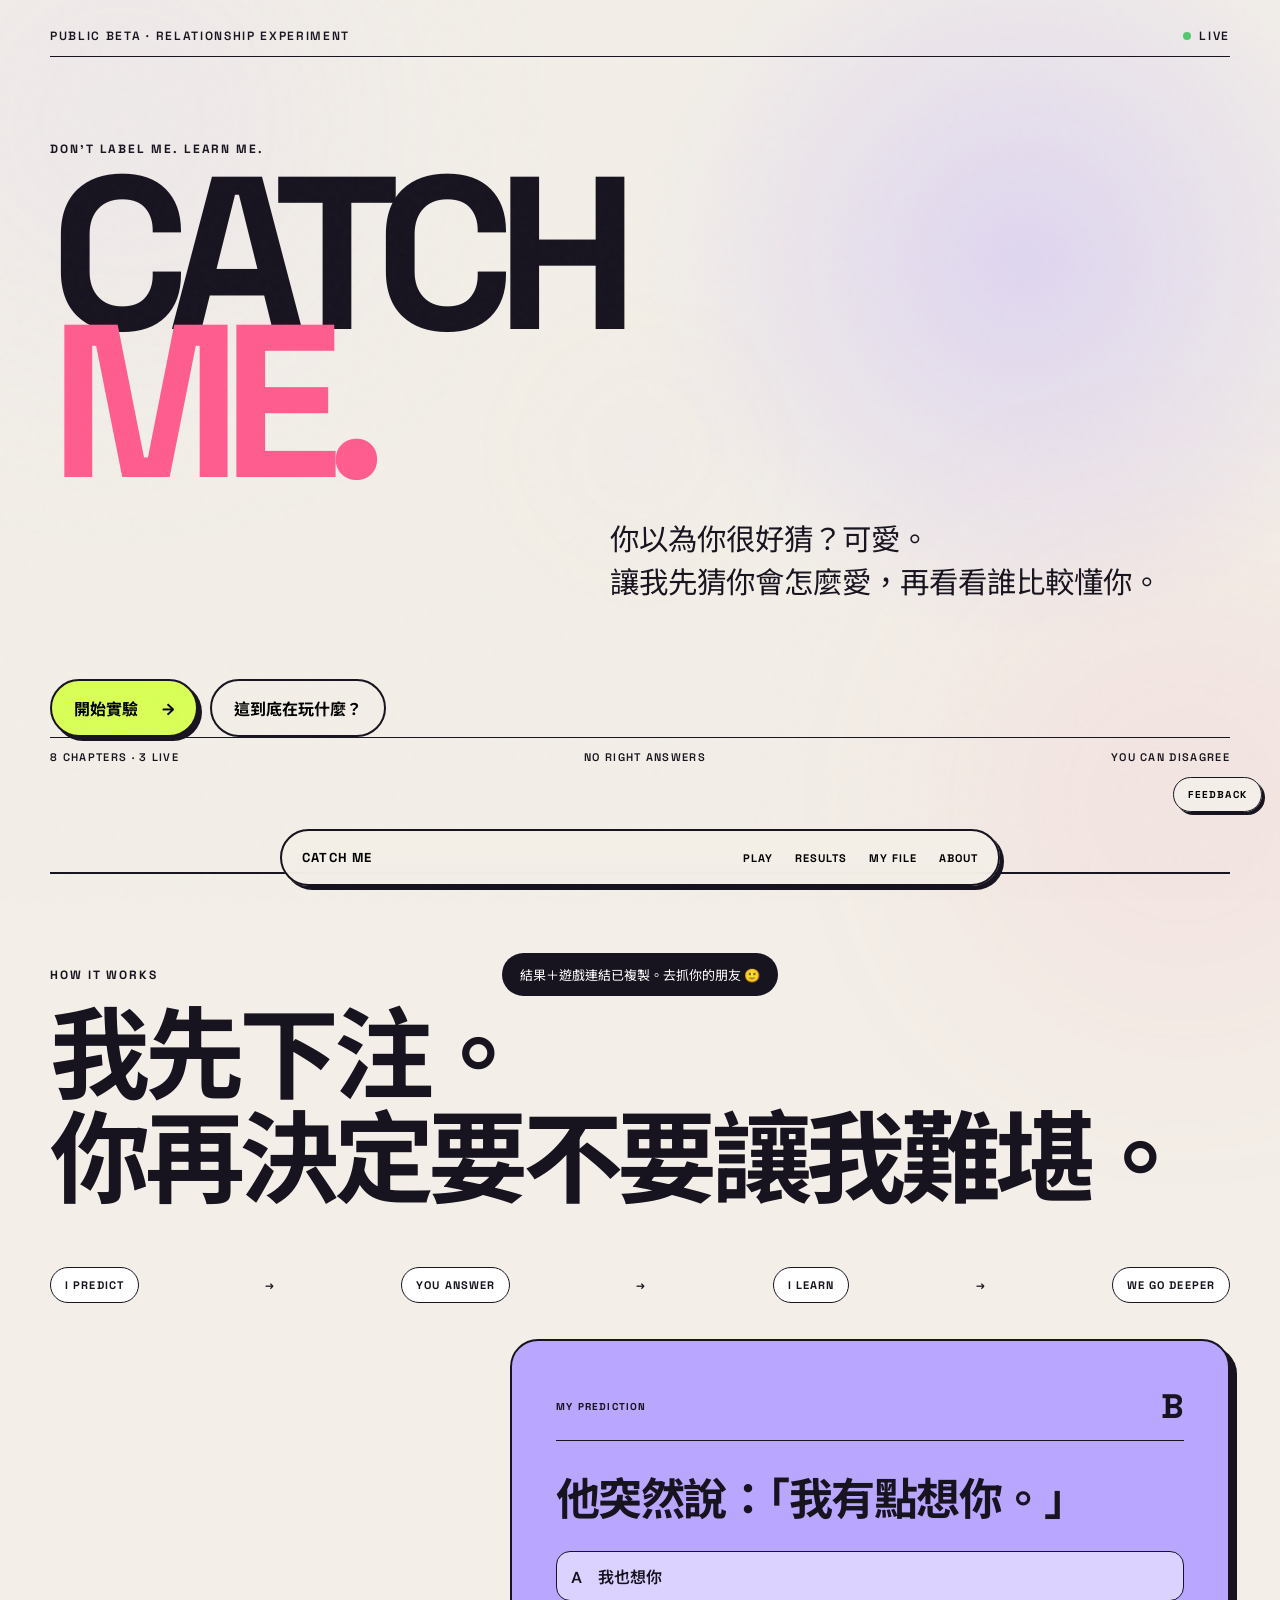
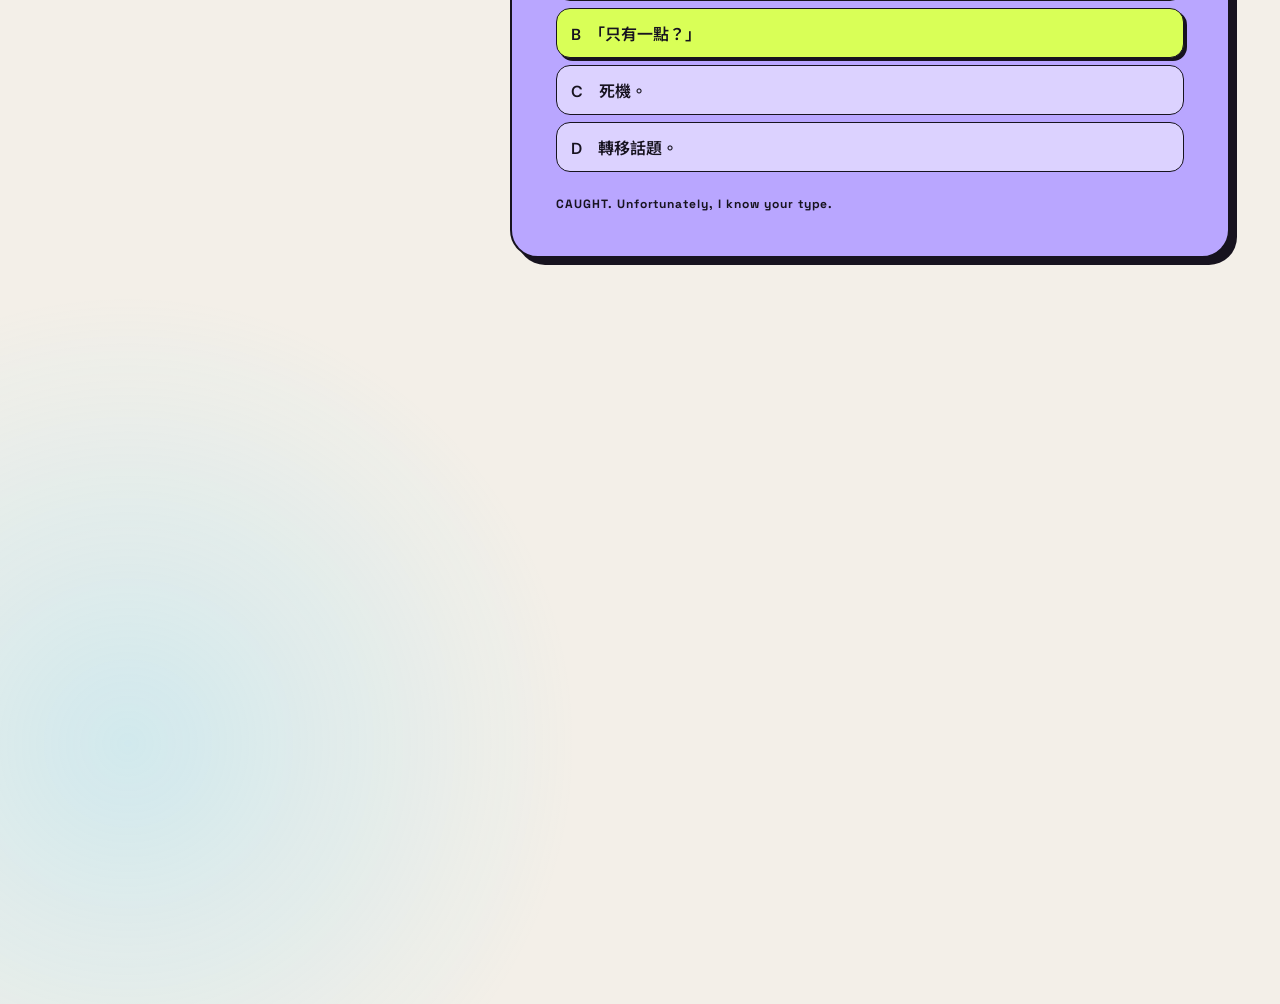
==== commit ba0b4673: "fix: cache bust mobile share renderer" ====
--- a/index.html
+++ b/index.html
@@ -5,4 +5,4 @@
 <section id="how" class="screen how-screen"><button class="back-btn" data-back="landing">← BACK</button><p class="eyebrow">THE RULES</p><h2 id="how-title">我會先猜。<br>你負責打臉我。</h2><div class="rule-grid"><article><span>01</span><h3>I PREDICT</h3><p>每題作答前，我會先鎖定一個答案。</p></article><article><span>02</span><h3>YOU ANSWER</h3><p>選最像你的；都不像就選 E 自己寫。</p></article><article><span>03</span><h3>I REMEMBER</h3><p>你的章節進度、答案與藍圖會留在這台裝置上。</p></article><article><span>04</span><h3>WE GO DEEPER</h3><p>從心動一路玩到信任、衝突、去留、現實與真正的人生選擇。</p></article></div><button class="primary-btn" id="howStartBtn">好，抓我看看 <span>→</span></button></section>
 <section id="map" class="screen map-screen"><header class="map-head"><button id="mapHomeBtn" class="text-btn static-btn">CATCH ME</button><div class="map-known"><span id="mapKnown">0%</span><small>I KNOW YOU</small></div></header><div class="map-intro"><p class="eyebrow">YOUR RELATIONSHIP MAP · 8 CHAPTERS</p><h2 id="map-title">越玩，<br><em>越藏不住。</em></h2><p id="mapWelcome">前三章已開放。後面會從安全感一路問到：你到底願意跟誰一起過日子。</p></div><div id="chapterGrid" class="chapter-grid"></div><div class="map-footnote">資料只存在你的瀏覽器 localStorage。沒有登入，也沒有偷偷上傳。</div></section>
 <section id="game" class="screen game-screen"><header class="game-head"><button id="quitBtn" class="text-btn">CATCH ME</button><div class="progress-wrap"><div class="progress-meta"><span id="chapterLabel">CHAPTER 01 · CATCH ME</span><span id="questionCount">01 / 15</span></div><div class="progress-track"><div id="progressBar" class="progress-bar"></div></div></div><div class="learn-chip"><span id="learnPercent">0%</span> KNOWN</div></header><div class="question-stage"><div id="predictionCard" class="prediction-card"><span class="lock">⌁</span><div><small>MY PREDICTION</small><strong id="predictionText">B</strong></div><p id="predictionHint">先別急著證明我錯。</p></div><div id="questionCard" class="question-card"><p id="questionKicker" class="question-kicker">SCENARIO 01</p><h2 id="questionText"></h2><div id="options" class="options"></div><div id="customWrap" class="custom-wrap" hidden><label for="customAnswer">好，你自己寫。研究員閉嘴。🙂</label><textarea id="customAnswer" rows="3" maxlength="240" placeholder="我真正會做的是……"></textarea></div><button id="lockBtn" class="primary-btn lock-answer" disabled>鎖定答案 <span>→</span></button></div><div id="revealCard" class="reveal-card" hidden><p id="revealStamp" class="reveal-stamp">MISSED.</p><h2 id="revealTitle"></h2><p id="revealCopy"></p><div class="mini-readout"><span>我目前懂你</span><strong id="revealPercent">12%</strong></div><button id="nextBtn" class="primary-btn">下一題 <span>→</span></button></div></div></section>
-<section id="results" class="screen results-screen"><header class="result-head"><span id="reportLabel">CATCH ME / REPORT 001</span><span id="resultDate"></span></header><div class="result-hero"><p class="eyebrow">RELATIONSHIP BLUEPRINT · EVOLVING</p><h2 id="result-title">I CAUGHT YOU<br><em><span id="caughtScore">0</span> / 15</em> TIMES.</h2><p id="resultSub" class="result-sub"></p></div><div class="blueprint-grid"><section class="result-card dominant-card"><p class="card-label">YOUR STRONGEST SIGNAL</p><h3 id="dominantName">THE FREE HEART</h3><p id="dominantCopy"></p></section><section class="result-card insight-card"><p class="card-label">WHAT I NOTICED</p><div id="insightList" class="insight-list"></div></section><section class="result-card chart-card"><p class="card-label">YOUR CURRENT MAP</p><div id="dimensionBars" class="dimension-bars"></div></section><section class="result-card quote-card"><p class="card-label">YOUR LINE</p><blockquote id="resultQuote"></blockquote></section></div><div class="result-actions"><button id="continueBtn" class="primary-btn">回到章節地圖 <span>→</span></button><button id="shareBtn" class="ghost-btn">分享結果＋遊戲連結</button></div><button id="resetBtn" class="danger-link">清除我的全部進度</button></section></main><div id="toast" class="toast">結果＋遊戲連結已複製。去抓你的朋友 🙂</div><script src="app.js"></script><script src="after-dark.js"></script><script src="roadmap.js"></script><script src="share.js"></script><script src="result-card.js?v=evidence-board-v5-export-fix-20260819"></script><script src="analytics.js"></script><script src="beta.js"></script><script src="blueprint.js"></script><script src="polish.js"></script><script src="feedback.js"></script><script src="result-library.js"></script><script src="archive-results.js"></script><script src="release-check.js"></script></body></html>+<section id="results" class="screen results-screen"><header class="result-head"><span id="reportLabel">CATCH ME / REPORT 001</span><span id="resultDate"></span></header><div class="result-hero"><p class="eyebrow">RELATIONSHIP BLUEPRINT · EVOLVING</p><h2 id="result-title">I CAUGHT YOU<br><em><span id="caughtScore">0</span> / 15</em> TIMES.</h2><p id="resultSub" class="result-sub"></p></div><div class="blueprint-grid"><section class="result-card dominant-card"><p class="card-label">YOUR STRONGEST SIGNAL</p><h3 id="dominantName">THE FREE HEART</h3><p id="dominantCopy"></p></section><section class="result-card insight-card"><p class="card-label">WHAT I NOTICED</p><div id="insightList" class="insight-list"></div></section><section class="result-card chart-card"><p class="card-label">YOUR CURRENT MAP</p><div id="dimensionBars" class="dimension-bars"></div></section><section class="result-card quote-card"><p class="card-label">YOUR LINE</p><blockquote id="resultQuote"></blockquote></section></div><div class="result-actions"><button id="continueBtn" class="primary-btn">回到章節地圖 <span>→</span></button><button id="shareBtn" class="ghost-btn">分享結果＋遊戲連結</button></div><button id="resetBtn" class="danger-link">清除我的全部進度</button></section></main><div id="toast" class="toast">結果＋遊戲連結已複製。去抓你的朋友 🙂</div><script src="app.js"></script><script src="after-dark.js"></script><script src="roadmap.js"></script><script src="share.js"></script><script src="result-card.js?v=evidence-board-v6-mobile-share-20260819"></script><script src="analytics.js"></script><script src="beta.js"></script><script src="blueprint.js"></script><script src="polish.js"></script><script src="feedback.js"></script><script src="result-library.js"></script><script src="archive-results.js"></script><script src="release-check.js"></script></body></html>
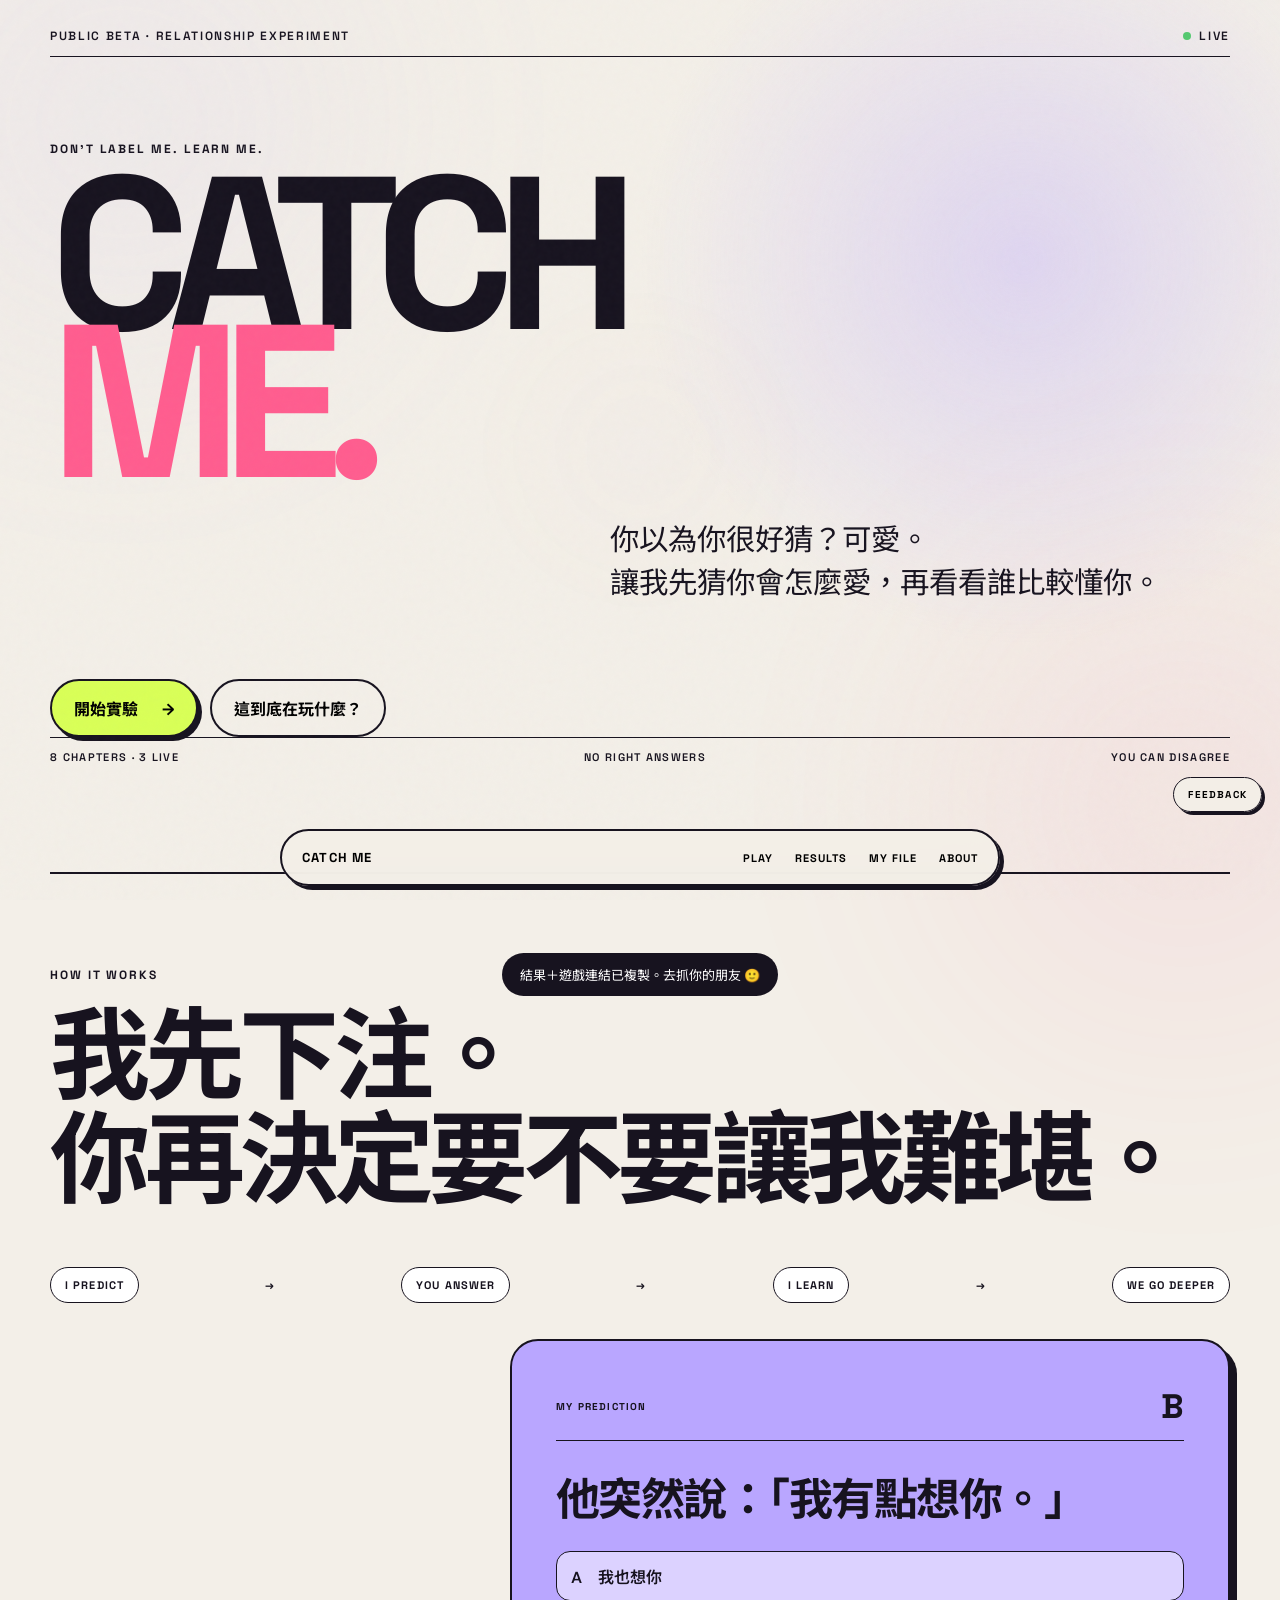
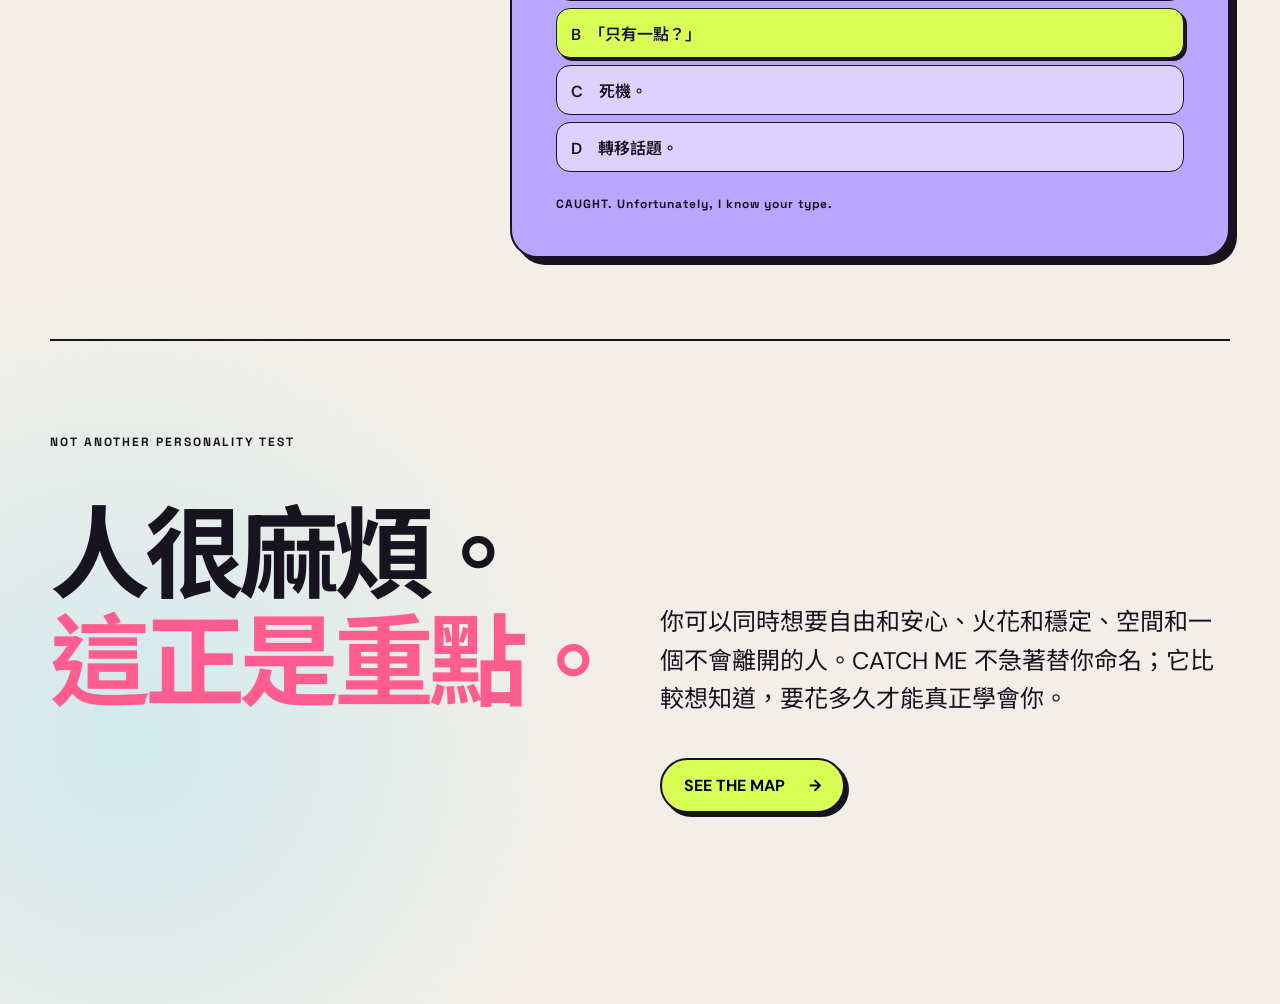
==== commit 4a9686d2: "fix: cache bust bold magazine result card" ====
--- a/index.html
+++ b/index.html
@@ -5,4 +5,4 @@
 <section id="how" class="screen how-screen"><button class="back-btn" data-back="landing">← BACK</button><p class="eyebrow">THE RULES</p><h2 id="how-title">我會先猜。<br>你負責打臉我。</h2><div class="rule-grid"><article><span>01</span><h3>I PREDICT</h3><p>每題作答前，我會先鎖定一個答案。</p></article><article><span>02</span><h3>YOU ANSWER</h3><p>選最像你的；都不像就選 E 自己寫。</p></article><article><span>03</span><h3>I REMEMBER</h3><p>你的章節進度、答案與藍圖會留在這台裝置上。</p></article><article><span>04</span><h3>WE GO DEEPER</h3><p>從心動一路玩到信任、衝突、去留、現實與真正的人生選擇。</p></article></div><button class="primary-btn" id="howStartBtn">好，抓我看看 <span>→</span></button></section>
 <section id="map" class="screen map-screen"><header class="map-head"><button id="mapHomeBtn" class="text-btn static-btn">CATCH ME</button><div class="map-known"><span id="mapKnown">0%</span><small>I KNOW YOU</small></div></header><div class="map-intro"><p class="eyebrow">YOUR RELATIONSHIP MAP · 8 CHAPTERS</p><h2 id="map-title">越玩，<br><em>越藏不住。</em></h2><p id="mapWelcome">前三章已開放。後面會從安全感一路問到：你到底願意跟誰一起過日子。</p></div><div id="chapterGrid" class="chapter-grid"></div><div class="map-footnote">資料只存在你的瀏覽器 localStorage。沒有登入，也沒有偷偷上傳。</div></section>
 <section id="game" class="screen game-screen"><header class="game-head"><button id="quitBtn" class="text-btn">CATCH ME</button><div class="progress-wrap"><div class="progress-meta"><span id="chapterLabel">CHAPTER 01 · CATCH ME</span><span id="questionCount">01 / 15</span></div><div class="progress-track"><div id="progressBar" class="progress-bar"></div></div></div><div class="learn-chip"><span id="learnPercent">0%</span> KNOWN</div></header><div class="question-stage"><div id="predictionCard" class="prediction-card"><span class="lock">⌁</span><div><small>MY PREDICTION</small><strong id="predictionText">B</strong></div><p id="predictionHint">先別急著證明我錯。</p></div><div id="questionCard" class="question-card"><p id="questionKicker" class="question-kicker">SCENARIO 01</p><h2 id="questionText"></h2><div id="options" class="options"></div><div id="customWrap" class="custom-wrap" hidden><label for="customAnswer">好，你自己寫。研究員閉嘴。🙂</label><textarea id="customAnswer" rows="3" maxlength="240" placeholder="我真正會做的是……"></textarea></div><button id="lockBtn" class="primary-btn lock-answer" disabled>鎖定答案 <span>→</span></button></div><div id="revealCard" class="reveal-card" hidden><p id="revealStamp" class="reveal-stamp">MISSED.</p><h2 id="revealTitle"></h2><p id="revealCopy"></p><div class="mini-readout"><span>我目前懂你</span><strong id="revealPercent">12%</strong></div><button id="nextBtn" class="primary-btn">下一題 <span>→</span></button></div></div></section>
-<section id="results" class="screen results-screen"><header class="result-head"><span id="reportLabel">CATCH ME / REPORT 001</span><span id="resultDate"></span></header><div class="result-hero"><p class="eyebrow">RELATIONSHIP BLUEPRINT · EVOLVING</p><h2 id="result-title">I CAUGHT YOU<br><em><span id="caughtScore">0</span> / 15</em> TIMES.</h2><p id="resultSub" class="result-sub"></p></div><div class="blueprint-grid"><section class="result-card dominant-card"><p class="card-label">YOUR STRONGEST SIGNAL</p><h3 id="dominantName">THE FREE HEART</h3><p id="dominantCopy"></p></section><section class="result-card insight-card"><p class="card-label">WHAT I NOTICED</p><div id="insightList" class="insight-list"></div></section><section class="result-card chart-card"><p class="card-label">YOUR CURRENT MAP</p><div id="dimensionBars" class="dimension-bars"></div></section><section class="result-card quote-card"><p class="card-label">YOUR LINE</p><blockquote id="resultQuote"></blockquote></section></div><div class="result-actions"><button id="continueBtn" class="primary-btn">回到章節地圖 <span>→</span></button><button id="shareBtn" class="ghost-btn">分享結果＋遊戲連結</button></div><button id="resetBtn" class="danger-link">清除我的全部進度</button></section></main><div id="toast" class="toast">結果＋遊戲連結已複製。去抓你的朋友 🙂</div><script src="app.js"></script><script src="after-dark.js"></script><script src="roadmap.js"></script><script src="share.js"></script><script src="result-card.js?v=evidence-board-v6-mobile-share-20260819"></script><script src="analytics.js"></script><script src="beta.js"></script><script src="blueprint.js"></script><script src="polish.js"></script><script src="feedback.js"></script><script src="result-library.js"></script><script src="archive-results.js"></script><script src="release-check.js"></script></body></html>+<section id="results" class="screen results-screen"><header class="result-head"><span id="reportLabel">CATCH ME / REPORT 001</span><span id="resultDate"></span></header><div class="result-hero"><p class="eyebrow">RELATIONSHIP BLUEPRINT · EVOLVING</p><h2 id="result-title">I CAUGHT YOU<br><em><span id="caughtScore">0</span> / 15</em> TIMES.</h2><p id="resultSub" class="result-sub"></p></div><div class="blueprint-grid"><section class="result-card dominant-card"><p class="card-label">YOUR STRONGEST SIGNAL</p><h3 id="dominantName">THE FREE HEART</h3><p id="dominantCopy"></p></section><section class="result-card insight-card"><p class="card-label">WHAT I NOTICED</p><div id="insightList" class="insight-list"></div></section><section class="result-card chart-card"><p class="card-label">YOUR CURRENT MAP</p><div id="dimensionBars" class="dimension-bars"></div></section><section class="result-card quote-card"><p class="card-label">YOUR LINE</p><blockquote id="resultQuote"></blockquote></section></div><div class="result-actions"><button id="continueBtn" class="primary-btn">回到章節地圖 <span>→</span></button><button id="shareBtn" class="ghost-btn">分享結果＋遊戲連結</button></div><button id="resetBtn" class="danger-link">清除我的全部進度</button></section></main><div id="toast" class="toast">結果＋遊戲連結已複製。去抓你的朋友 🙂</div><script src="app.js"></script><script src="after-dark.js"></script><script src="roadmap.js"></script><script src="share.js"></script><script src="result-card.js?v=magazine-v8-bold-20260819"></script><script src="analytics.js"></script><script src="beta.js"></script><script src="blueprint.js"></script><script src="polish.js"></script><script src="feedback.js"></script><script src="result-library.js"></script><script src="archive-results.js"></script><script src="release-check.js"></script></body></html>
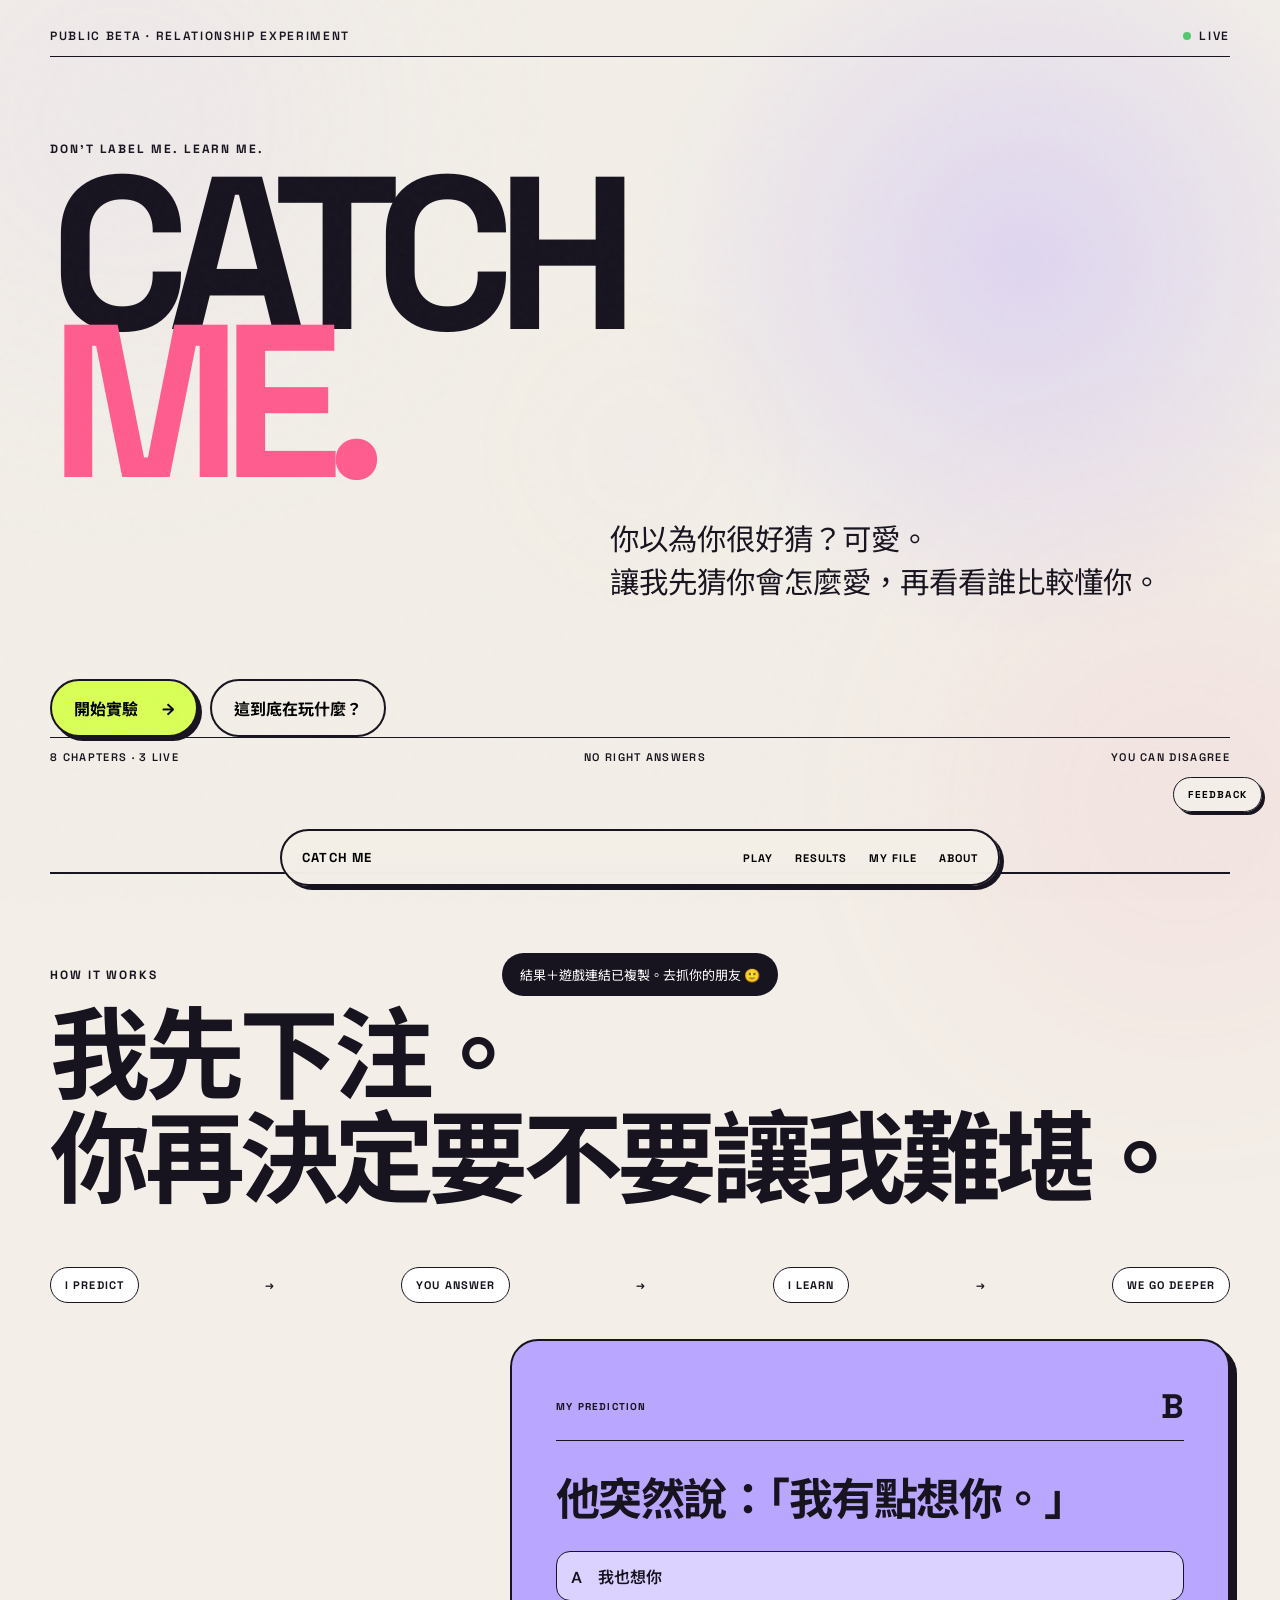
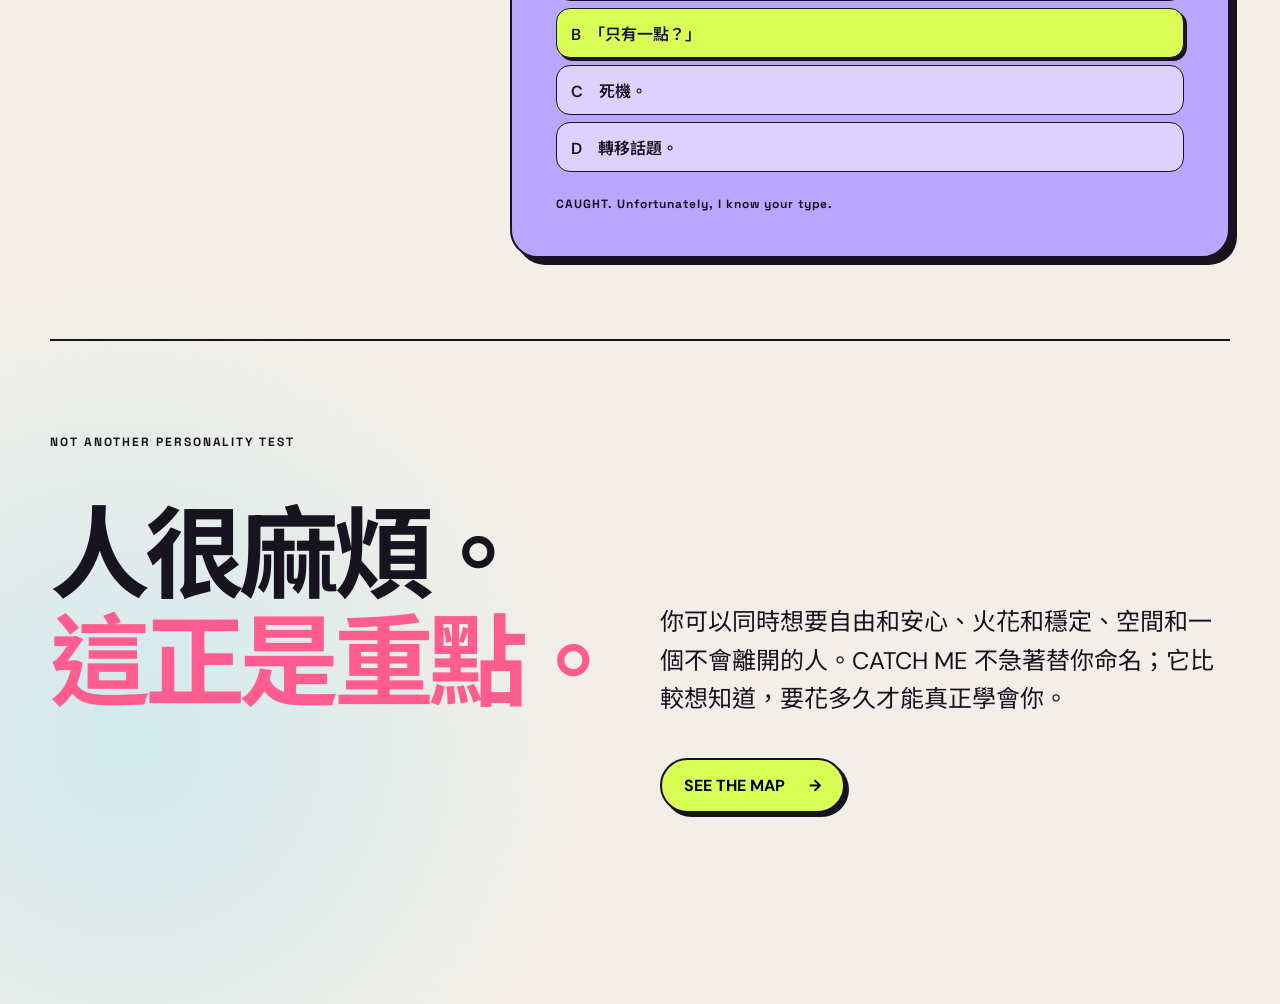
==== commit 2eb07382: "chore: bust cache for brutalist story poster v9" ====
--- a/index.html
+++ b/index.html
@@ -5,4 +5,4 @@
 <section id="how" class="screen how-screen"><button class="back-btn" data-back="landing">← BACK</button><p class="eyebrow">THE RULES</p><h2 id="how-title">我會先猜。<br>你負責打臉我。</h2><div class="rule-grid"><article><span>01</span><h3>I PREDICT</h3><p>每題作答前，我會先鎖定一個答案。</p></article><article><span>02</span><h3>YOU ANSWER</h3><p>選最像你的；都不像就選 E 自己寫。</p></article><article><span>03</span><h3>I REMEMBER</h3><p>你的章節進度、答案與藍圖會留在這台裝置上。</p></article><article><span>04</span><h3>WE GO DEEPER</h3><p>從心動一路玩到信任、衝突、去留、現實與真正的人生選擇。</p></article></div><button class="primary-btn" id="howStartBtn">好，抓我看看 <span>→</span></button></section>
 <section id="map" class="screen map-screen"><header class="map-head"><button id="mapHomeBtn" class="text-btn static-btn">CATCH ME</button><div class="map-known"><span id="mapKnown">0%</span><small>I KNOW YOU</small></div></header><div class="map-intro"><p class="eyebrow">YOUR RELATIONSHIP MAP · 8 CHAPTERS</p><h2 id="map-title">越玩，<br><em>越藏不住。</em></h2><p id="mapWelcome">前三章已開放。後面會從安全感一路問到：你到底願意跟誰一起過日子。</p></div><div id="chapterGrid" class="chapter-grid"></div><div class="map-footnote">資料只存在你的瀏覽器 localStorage。沒有登入，也沒有偷偷上傳。</div></section>
 <section id="game" class="screen game-screen"><header class="game-head"><button id="quitBtn" class="text-btn">CATCH ME</button><div class="progress-wrap"><div class="progress-meta"><span id="chapterLabel">CHAPTER 01 · CATCH ME</span><span id="questionCount">01 / 15</span></div><div class="progress-track"><div id="progressBar" class="progress-bar"></div></div></div><div class="learn-chip"><span id="learnPercent">0%</span> KNOWN</div></header><div class="question-stage"><div id="predictionCard" class="prediction-card"><span class="lock">⌁</span><div><small>MY PREDICTION</small><strong id="predictionText">B</strong></div><p id="predictionHint">先別急著證明我錯。</p></div><div id="questionCard" class="question-card"><p id="questionKicker" class="question-kicker">SCENARIO 01</p><h2 id="questionText"></h2><div id="options" class="options"></div><div id="customWrap" class="custom-wrap" hidden><label for="customAnswer">好，你自己寫。研究員閉嘴。🙂</label><textarea id="customAnswer" rows="3" maxlength="240" placeholder="我真正會做的是……"></textarea></div><button id="lockBtn" class="primary-btn lock-answer" disabled>鎖定答案 <span>→</span></button></div><div id="revealCard" class="reveal-card" hidden><p id="revealStamp" class="reveal-stamp">MISSED.</p><h2 id="revealTitle"></h2><p id="revealCopy"></p><div class="mini-readout"><span>我目前懂你</span><strong id="revealPercent">12%</strong></div><button id="nextBtn" class="primary-btn">下一題 <span>→</span></button></div></div></section>
-<section id="results" class="screen results-screen"><header class="result-head"><span id="reportLabel">CATCH ME / REPORT 001</span><span id="resultDate"></span></header><div class="result-hero"><p class="eyebrow">RELATIONSHIP BLUEPRINT · EVOLVING</p><h2 id="result-title">I CAUGHT YOU<br><em><span id="caughtScore">0</span> / 15</em> TIMES.</h2><p id="resultSub" class="result-sub"></p></div><div class="blueprint-grid"><section class="result-card dominant-card"><p class="card-label">YOUR STRONGEST SIGNAL</p><h3 id="dominantName">THE FREE HEART</h3><p id="dominantCopy"></p></section><section class="result-card insight-card"><p class="card-label">WHAT I NOTICED</p><div id="insightList" class="insight-list"></div></section><section class="result-card chart-card"><p class="card-label">YOUR CURRENT MAP</p><div id="dimensionBars" class="dimension-bars"></div></section><section class="result-card quote-card"><p class="card-label">YOUR LINE</p><blockquote id="resultQuote"></blockquote></section></div><div class="result-actions"><button id="continueBtn" class="primary-btn">回到章節地圖 <span>→</span></button><button id="shareBtn" class="ghost-btn">分享結果＋遊戲連結</button></div><button id="resetBtn" class="danger-link">清除我的全部進度</button></section></main><div id="toast" class="toast">結果＋遊戲連結已複製。去抓你的朋友 🙂</div><script src="app.js"></script><script src="after-dark.js"></script><script src="roadmap.js"></script><script src="share.js"></script><script src="result-card.js?v=magazine-v8-bold-20260819"></script><script src="analytics.js"></script><script src="beta.js"></script><script src="blueprint.js"></script><script src="polish.js"></script><script src="feedback.js"></script><script src="result-library.js"></script><script src="archive-results.js"></script><script src="release-check.js"></script></body></html>+<section id="results" class="screen results-screen"><header class="result-head"><span id="reportLabel">CATCH ME / REPORT 001</span><span id="resultDate"></span></header><div class="result-hero"><p class="eyebrow">RELATIONSHIP BLUEPRINT · EVOLVING</p><h2 id="result-title">I CAUGHT YOU<br><em><span id="caughtScore">0</span> / 15</em> TIMES.</h2><p id="resultSub" class="result-sub"></p></div><div class="blueprint-grid"><section class="result-card dominant-card"><p class="card-label">YOUR STRONGEST SIGNAL</p><h3 id="dominantName">THE FREE HEART</h3><p id="dominantCopy"></p></section><section class="result-card insight-card"><p class="card-label">WHAT I NOTICED</p><div id="insightList" class="insight-list"></div></section><section class="result-card chart-card"><p class="card-label">YOUR CURRENT MAP</p><div id="dimensionBars" class="dimension-bars"></div></section><section class="result-card quote-card"><p class="card-label">YOUR LINE</p><blockquote id="resultQuote"></blockquote></section></div><div class="result-actions"><button id="continueBtn" class="primary-btn">回到章節地圖 <span>→</span></button><button id="shareBtn" class="ghost-btn">分享結果＋遊戲連結</button></div><button id="resetBtn" class="danger-link">清除我的全部進度</button></section></main><div id="toast" class="toast">結果＋遊戲連結已複製。去抓你的朋友 🙂</div><script src="app.js"></script><script src="after-dark.js"></script><script src="roadmap.js"></script><script src="share.js"></script><script src="result-card.js?v=brutalist-editorial-v9-20260819"></script><script src="analytics.js"></script><script src="beta.js"></script><script src="blueprint.js"></script><script src="polish.js"></script><script src="feedback.js"></script><script src="result-library.js"></script><script src="archive-results.js"></script><script src="release-check.js"></script></body></html>
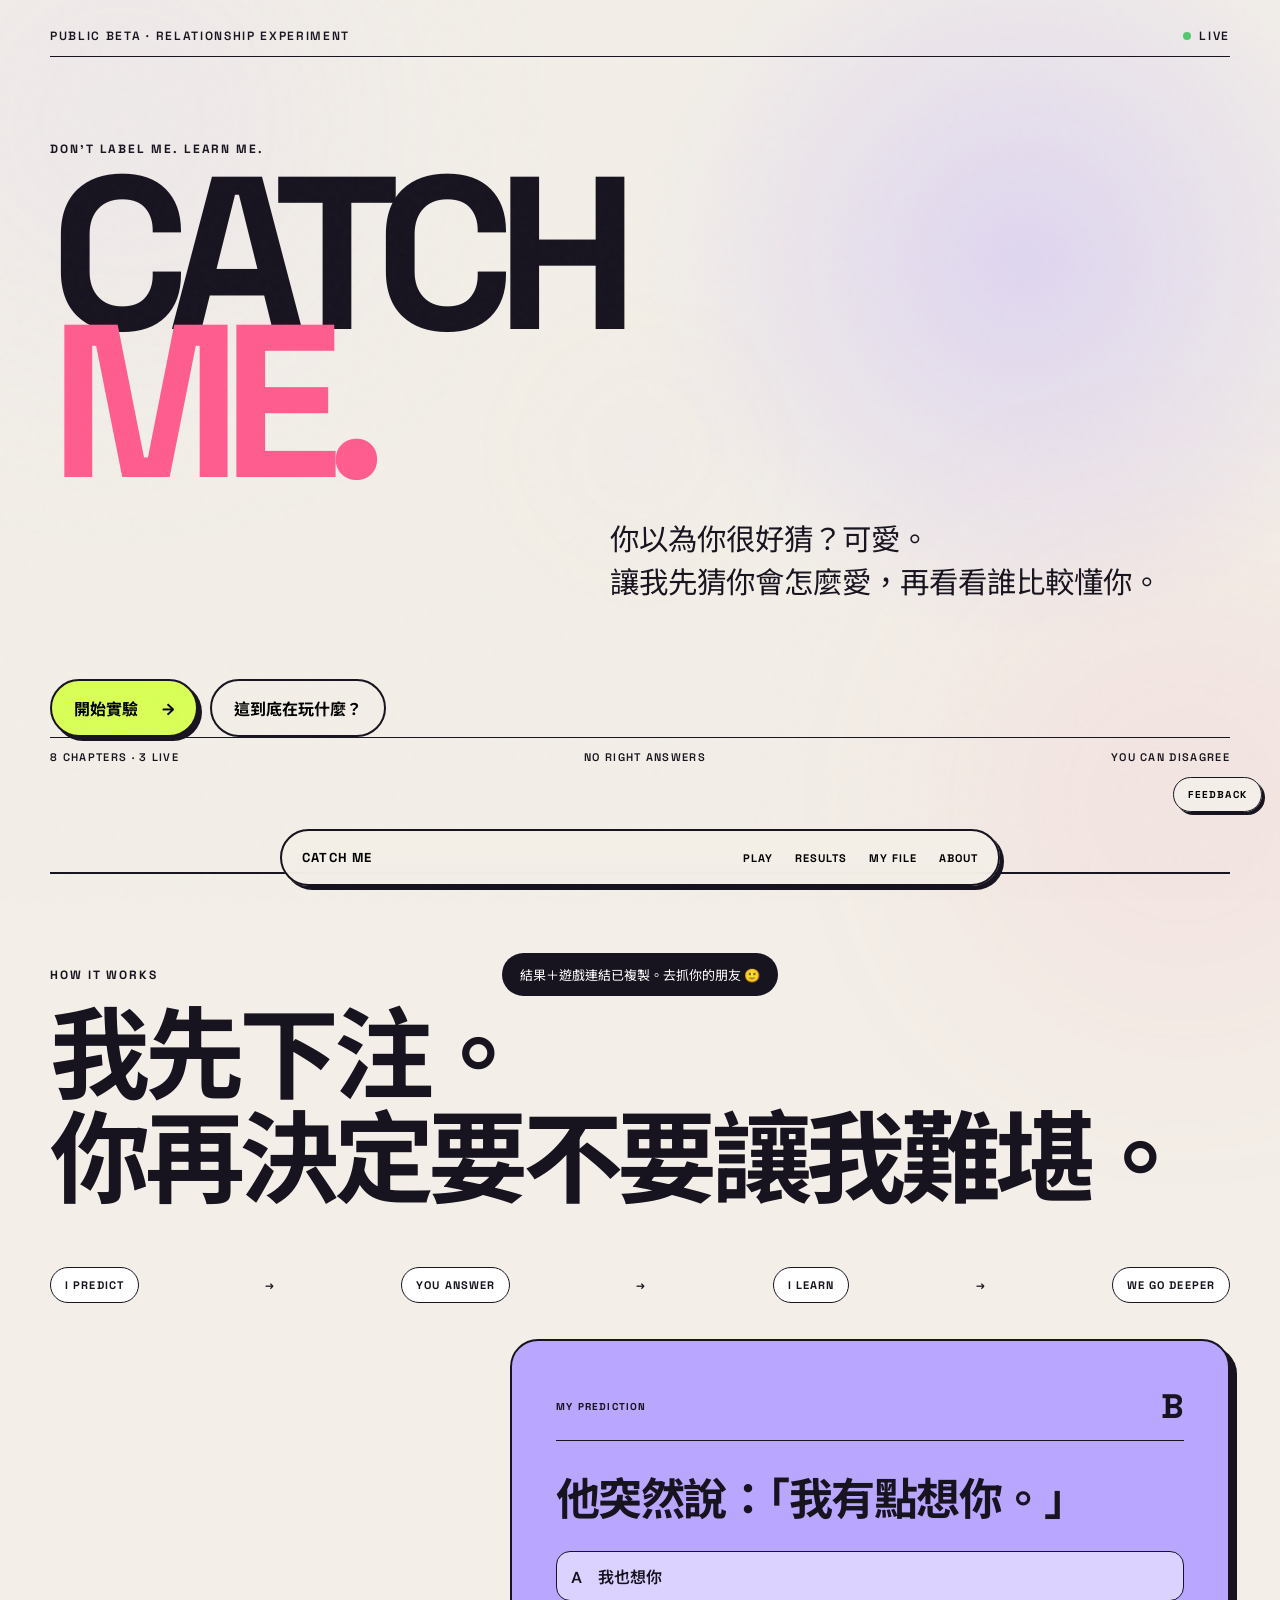
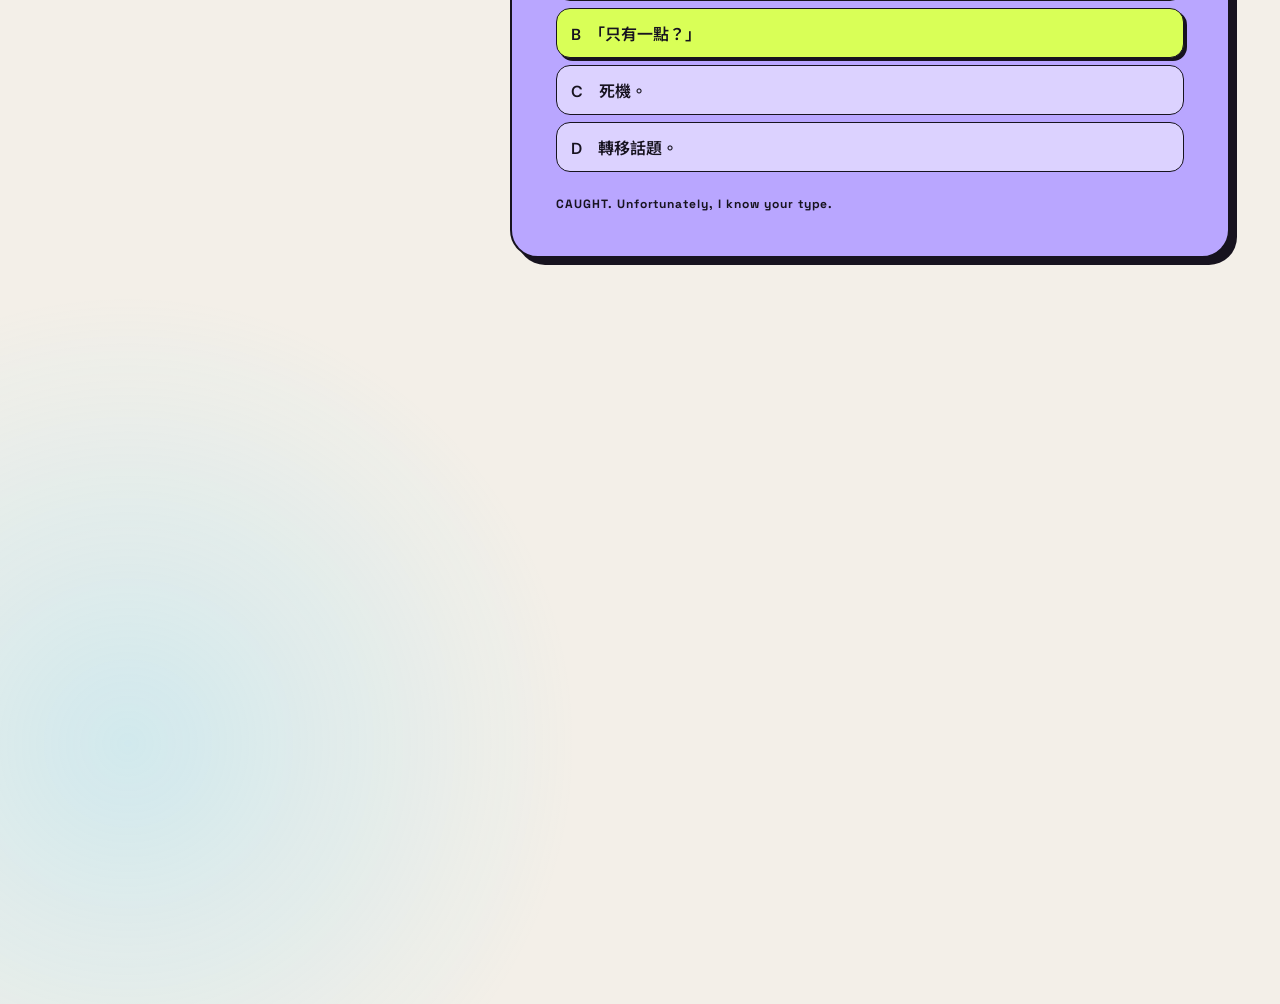
==== commit 89ebb5fd: "fix: bust beta script cache for progress restore" ====
--- a/index.html
+++ b/index.html
@@ -5,4 +5,4 @@
 <section id="how" class="screen how-screen"><button class="back-btn" data-back="landing">← BACK</button><p class="eyebrow">THE RULES</p><h2 id="how-title">我會先猜。<br>你負責打臉我。</h2><div class="rule-grid"><article><span>01</span><h3>I PREDICT</h3><p>每題作答前，我會先鎖定一個答案。</p></article><article><span>02</span><h3>YOU ANSWER</h3><p>選最像你的；都不像就選 E 自己寫。</p></article><article><span>03</span><h3>I REMEMBER</h3><p>你的章節進度、答案與藍圖會留在這台裝置上。</p></article><article><span>04</span><h3>WE GO DEEPER</h3><p>從心動一路玩到信任、衝突、去留、現實與真正的人生選擇。</p></article></div><button class="primary-btn" id="howStartBtn">好，抓我看看 <span>→</span></button></section>
 <section id="map" class="screen map-screen"><header class="map-head"><button id="mapHomeBtn" class="text-btn static-btn">CATCH ME</button><div class="map-known"><span id="mapKnown">0%</span><small>I KNOW YOU</small></div></header><div class="map-intro"><p class="eyebrow">YOUR RELATIONSHIP MAP · 8 CHAPTERS</p><h2 id="map-title">越玩，<br><em>越藏不住。</em></h2><p id="mapWelcome">前三章已開放。後面會從安全感一路問到：你到底願意跟誰一起過日子。</p></div><div id="chapterGrid" class="chapter-grid"></div><div class="map-footnote">資料只存在你的瀏覽器 localStorage。沒有登入，也沒有偷偷上傳。</div></section>
 <section id="game" class="screen game-screen"><header class="game-head"><button id="quitBtn" class="text-btn">CATCH ME</button><div class="progress-wrap"><div class="progress-meta"><span id="chapterLabel">CHAPTER 01 · CATCH ME</span><span id="questionCount">01 / 15</span></div><div class="progress-track"><div id="progressBar" class="progress-bar"></div></div></div><div class="learn-chip"><span id="learnPercent">0%</span> KNOWN</div></header><div class="question-stage"><div id="predictionCard" class="prediction-card"><span class="lock">⌁</span><div><small>MY PREDICTION</small><strong id="predictionText">B</strong></div><p id="predictionHint">先別急著證明我錯。</p></div><div id="questionCard" class="question-card"><p id="questionKicker" class="question-kicker">SCENARIO 01</p><h2 id="questionText"></h2><div id="options" class="options"></div><div id="customWrap" class="custom-wrap" hidden><label for="customAnswer">好，你自己寫。研究員閉嘴。🙂</label><textarea id="customAnswer" rows="3" maxlength="240" placeholder="我真正會做的是……"></textarea></div><button id="lockBtn" class="primary-btn lock-answer" disabled>鎖定答案 <span>→</span></button></div><div id="revealCard" class="reveal-card" hidden><p id="revealStamp" class="reveal-stamp">MISSED.</p><h2 id="revealTitle"></h2><p id="revealCopy"></p><div class="mini-readout"><span>我目前懂你</span><strong id="revealPercent">12%</strong></div><button id="nextBtn" class="primary-btn">下一題 <span>→</span></button></div></div></section>
-<section id="results" class="screen results-screen"><header class="result-head"><span id="reportLabel">CATCH ME / REPORT 001</span><span id="resultDate"></span></header><div class="result-hero"><p class="eyebrow">RELATIONSHIP BLUEPRINT · EVOLVING</p><h2 id="result-title">I CAUGHT YOU<br><em><span id="caughtScore">0</span> / 15</em> TIMES.</h2><p id="resultSub" class="result-sub"></p></div><div class="blueprint-grid"><section class="result-card dominant-card"><p class="card-label">YOUR STRONGEST SIGNAL</p><h3 id="dominantName">THE FREE HEART</h3><p id="dominantCopy"></p></section><section class="result-card insight-card"><p class="card-label">WHAT I NOTICED</p><div id="insightList" class="insight-list"></div></section><section class="result-card chart-card"><p class="card-label">YOUR CURRENT MAP</p><div id="dimensionBars" class="dimension-bars"></div></section><section class="result-card quote-card"><p class="card-label">YOUR LINE</p><blockquote id="resultQuote"></blockquote></section></div><div class="result-actions"><button id="continueBtn" class="primary-btn">回到章節地圖 <span>→</span></button><button id="shareBtn" class="ghost-btn">分享結果＋遊戲連結</button></div><button id="resetBtn" class="danger-link">清除我的全部進度</button></section></main><div id="toast" class="toast">結果＋遊戲連結已複製。去抓你的朋友 🙂</div><script src="app.js"></script><script src="after-dark.js"></script><script src="roadmap.js"></script><script src="share.js"></script><script src="result-card.js?v=brutalist-editorial-v9-20260819"></script><script src="analytics.js"></script><script src="beta.js"></script><script src="blueprint.js"></script><script src="polish.js"></script><script src="feedback.js"></script><script src="result-library.js"></script><script src="archive-results.js"></script><script src="release-check.js"></script></body></html>+<section id="results" class="screen results-screen"><header class="result-head"><span id="reportLabel">CATCH ME / REPORT 001</span><span id="resultDate"></span></header><div class="result-hero"><p class="eyebrow">RELATIONSHIP BLUEPRINT · EVOLVING</p><h2 id="result-title">I CAUGHT YOU<br><em><span id="caughtScore">0</span> / 15</em> TIMES.</h2><p id="resultSub" class="result-sub"></p></div><div class="blueprint-grid"><section class="result-card dominant-card"><p class="card-label">YOUR STRONGEST SIGNAL</p><h3 id="dominantName">THE FREE HEART</h3><p id="dominantCopy"></p></section><section class="result-card insight-card"><p class="card-label">WHAT I NOTICED</p><div id="insightList" class="insight-list"></div></section><section class="result-card chart-card"><p class="card-label">YOUR CURRENT MAP</p><div id="dimensionBars" class="dimension-bars"></div></section><section class="result-card quote-card"><p class="card-label">YOUR LINE</p><blockquote id="resultQuote"></blockquote></section></div><div class="result-actions"><button id="continueBtn" class="primary-btn">回到章節地圖 <span>→</span></button><button id="shareBtn" class="ghost-btn">分享結果＋遊戲連結</button></div><button id="resetBtn" class="danger-link">清除我的全部進度</button></section></main><div id="toast" class="toast">結果＋遊戲連結已複製。去抓你的朋友 🙂</div><script src="app.js?v=core-20260819-3"></script><script src="after-dark.js"></script><script src="roadmap.js"></script><script src="share.js"></script><script src="result-card.js?v=brutalist-editorial-v9-20260819"></script><script src="analytics.js"></script><script src="beta.js?v=backup-v2-20260819"></script><script src="blueprint.js"></script><script src="polish.js"></script><script src="feedback.js"></script><script src="result-library.js"></script><script src="archive-results.js"></script><script src="release-check.js"></script></body></html>
--- a/polish.css
+++ b/polish.css
@@ -1 +1 @@
-html.native-cursor,html.native-cursor *{cursor:auto!important}html.native-cursor button,html.native-cursor a,html.native-cursor [role="button"],html.native-cursor .chapter-card.unlocked{cursor:pointer!important}.cursor-dot,.cursor-ring,.custom-cursor,.cursor-follower{display:none!important}.pointer-whisper{position:fixed;z-index:80;left:0;top:0;pointer-events:none;opacity:0;transform:translate3d(calc(var(--px,0px) + 13px),calc(var(--py,0px) + 13px),0) scale(.94);padding:4px 7px;border:1px solid rgba(23,19,31,.22);border-radius:999px;background:rgba(243,239,232,.72);backdrop-filter:blur(8px);font:700 8px 'Space Grotesk';letter-spacing:.12em;color:rgba(23,19,31,.62);transition:opacity .16s ease,transform .16s ease;box-shadow:0 3px 14px rgba(185,166,255,.12)}.pointer-whisper.on{opacity:.72;transform:translate3d(calc(var(--px,0px) + 15px),calc(var(--py,0px) + 12px),0) scale(1)}body:before,body:after{content:"";position:fixed;z-index:0;width:55vw;height:55vw;border-radius:50%;filter:blur(120px);opacity:.11;pointer-events:none;will-change:transform}body:before{left:-18vw;top:-18vw;background:radial-gradient(circle,var(--lav),transparent 68%);animation:ambientA 24s ease-in-out infinite alternate}body:after{right:-20vw;bottom:-20vw;background:radial-gradient(circle,var(--pink),transparent 70%);animation:ambientB 29s ease-in-out infinite alternate}.app-shell{position:relative;z-index:2}.grain{z-index:4}.render-glow{position:fixed;z-index:1;left:0;top:0;width:360px;height:360px;border-radius:50%;pointer-events:none;opacity:.42;background:radial-gradient(circle,rgba(185,166,255,.06) 0%,rgba(255,93,143,.026) 38%,rgba(217,255,87,.014) 54%,transparent 74%);transform:translate3d(calc(var(--mx,50vw) - 180px),calc(var(--my,50vh) - 180px),0);filter:blur(36px);will-change:transform}.result-card,.file-card,.demo-game,.chapter-card,.prediction-card,.question-card,.reveal-card,.shared-card,.blueprint-v2{transform:translateZ(0);transition:transform .28s cubic-bezier(.2,.8,.2,1),box-shadow .28s,filter .28s}.fx-tilt{transform:perspective(1100px) rotateX(var(--rx,0deg)) rotateY(var(--ry,0deg)) translateY(-.5px)!important;box-shadow:6px 7px 0 rgba(23,19,31,.84)!important}.fx-reveal{opacity:0;transform:translateY(16px);filter:blur(6px)}.fx-reveal.fx-in{opacity:1;transform:translateY(0);filter:blur(0);transition:opacity .65s ease,transform .65s cubic-bezier(.2,.8,.2,1),filter .65s ease}.fx-flash:after{content:"";position:fixed;inset:0;z-index:99;pointer-events:none;animation:flashOut .32s ease-out}.fx-caught:after{background:rgba(217,255,87,.085)}.fx-missed:after{background:rgba(255,93,143,.065)}.chapter-card:not(.locked){position:relative;overflow:hidden}.chapter-card:not(.locked):before{content:"";position:absolute;inset:-70%;background:linear-gradient(110deg,transparent 44%,rgba(255,255,255,.22) 50%,transparent 56%);transform:translateX(-48%) rotate(8deg);transition:transform .9s ease;pointer-events:none}.chapter-card:not(.locked):hover:before{transform:translateX(48%) rotate(8deg)}.result-hero{position:relative;isolation:isolate}.result-hero:before{content:"";position:absolute;z-index:-1;left:-8%;top:-25%;width:65%;height:150%;background:radial-gradient(ellipse,rgba(255,93,143,.11),rgba(185,166,255,.055) 48%,transparent 72%);filter:blur(44px);animation:breatheGlow 8s ease-in-out infinite alternate}.primary-btn:active,.ghost-btn:active,.option:active{transform:translate(2px,2px)!important;box-shadow:1px 1px 0 var(--ink)!important}@keyframes ambientA{to{transform:translate(10vw,7vh) scale(1.06)}}@keyframes ambientB{to{transform:translate(-9vw,-6vh) scale(.96)}}@keyframes breatheGlow{to{opacity:.48;transform:scale(1.04)}}@keyframes flashOut{from{opacity:1}to{opacity:0}}@media(max-width:760px),(pointer:coarse){.render-glow,.pointer-whisper{display:none}body:before,body:after{width:90vw;height:90vw;filter:blur(90px);opacity:.085;animation-duration:34s}.fx-tilt{transform:none!important}.chapter-card:not(.locked):before{display:none}.result-hero:before{width:95%;left:-25%;opacity:.48}.result-card,.file-card,.demo-game,.chapter-card,.prediction-card,.question-card,.reveal-card,.shared-card,.blueprint-v2{transition:transform .18s,box-shadow .18s}}@media(prefers-reduced-motion:reduce){body:before,body:after,.result-hero:before{animation:none}.render-glow,.pointer-whisper{display:none}.fx-reveal{opacity:1;transform:none;filter:none}.chapter-card:before{display:none!important}*{scroll-behavior:auto!important;transition-duration:.01ms!important;animation-duration:.01ms!important;animation-iteration-count:1!important}}+html.native-cursor,html.native-cursor *{cursor:auto!important}html.native-cursor button,html.native-cursor a,html.native-cursor [role="button"],html.native-cursor .chapter-card.unlocked{cursor:pointer!important}.cursor-dot,.cursor-ring,.custom-cursor,.cursor-follower{display:none!important}.pointer-whisper{position:fixed;z-index:80;left:0;top:0;pointer-events:none;opacity:0;transform:translate3d(calc(var(--px,0px) + 13px),calc(var(--py,0px) + 13px),0) scale(.94);padding:4px 7px;border:1px solid rgba(23,19,31,.22);border-radius:999px;background:rgba(243,239,232,.72);backdrop-filter:blur(8px);font:700 8px 'Space Grotesk';letter-spacing:.12em;color:rgba(23,19,31,.62);transition:opacity .16s ease,transform .16s ease;box-shadow:0 3px 14px rgba(185,166,255,.12)}.pointer-whisper.on{opacity:.72;transform:translate3d(calc(var(--px,0px) + 15px),calc(var(--py,0px) + 12px),0) scale(1)}body:before,body:after{content:"";position:fixed;z-index:0;width:55vw;height:55vw;border-radius:50%;filter:blur(120px);opacity:.11;pointer-events:none;will-change:transform}body:before{left:-18vw;top:-18vw;background:radial-gradient(circle,var(--lav),transparent 68%);animation:ambientA 24s ease-in-out infinite alternate}body:after{right:-20vw;bottom:-20vw;background:radial-gradient(circle,var(--pink),transparent 70%);animation:ambientB 29s ease-in-out infinite alternate}.app-shell{position:relative;z-index:2}.grain{z-index:4}.render-glow{position:fixed;z-index:1;left:0;top:0;width:360px;height:360px;border-radius:50%;pointer-events:none;opacity:.42;background:radial-gradient(circle,rgba(185,166,255,.06) 0%,rgba(255,93,143,.026) 38%,rgba(217,255,87,.014) 54%,transparent 74%);transform:translate3d(calc(var(--mx,50vw) - 180px),calc(var(--my,50vh) - 180px),0);filter:blur(36px);will-change:transform}.result-card,.file-card,.demo-game,.chapter-card,.prediction-card,.question-card,.reveal-card,.shared-card,.blueprint-v2{transform:translateZ(0);transition:transform .28s cubic-bezier(.2,.8,.2,1),box-shadow .28s,filter .28s}.fx-tilt{transform:perspective(1100px) rotateX(var(--rx,0deg)) rotateY(var(--ry,0deg)) translateY(-.5px)!important;box-shadow:6px 7px 0 rgba(23,19,31,.84)!important}.fx-reveal{opacity:0;transform:translateY(16px);filter:blur(6px)}.fx-reveal.fx-in{opacity:1;transform:translateY(0);filter:blur(0);transition:opacity .65s ease,transform .65s cubic-bezier(.2,.8,.2,1),filter .65s ease}.fx-flash:after{content:"";position:fixed;inset:0;z-index:99;pointer-events:none;animation:flashOut .32s ease-out}.fx-caught:after{background:rgba(217,255,87,.085)}.fx-missed:after{background:rgba(255,93,143,.065)}.chapter-card:not(.locked){position:relative;overflow:hidden}.chapter-card:not(.locked):before{content:"";position:absolute;inset:-70%;background:linear-gradient(110deg,transparent 44%,rgba(255,255,255,.22) 50%,transparent 56%);transform:translateX(-48%) rotate(8deg);transition:transform .9s ease;pointer-events:none}.chapter-card:not(.locked):hover:before{transform:translateX(48%) rotate(8deg)}.result-hero{position:relative;isolation:isolate}.result-hero:before{content:"";position:absolute;z-index:-1;left:-8%;top:-25%;width:65%;height:150%;background:radial-gradient(ellipse,rgba(255,93,143,.11),rgba(185,166,255,.055) 48%,transparent 72%);filter:blur(44px);animation:breatheGlow 8s ease-in-out infinite alternate}.primary-btn:active,.ghost-btn:active,.option:active{transform:translate(2px,2px)!important;box-shadow:1px 1px 0 var(--ink)!important}.chapter-card{appearance:none;-webkit-appearance:none;text-align:left;font:inherit;color:inherit}.chapter-card:disabled{cursor:not-allowed}.chapter-card:focus-visible,.option:focus-visible,.primary-btn:focus-visible,.ghost-btn:focus-visible,.text-btn:focus-visible,.back-btn:focus-visible,.saved-result-btn:focus-visible,.result-image-btn:focus-visible{outline:3px solid var(--ink);outline-offset:4px;box-shadow:0 0 0 3px var(--acid)}@keyframes ambientA{to{transform:translate(10vw,7vh) scale(1.06)}}@keyframes ambientB{to{transform:translate(-9vw,-6vh) scale(.96)}}@keyframes breatheGlow{to{opacity:.48;transform:scale(1.04)}}@keyframes flashOut{from{opacity:1}to{opacity:0}}@media(max-width:760px),(pointer:coarse){.render-glow,.pointer-whisper{display:none}body:before,body:after{width:90vw;height:90vw;filter:blur(90px);opacity:.085;animation-duration:34s}.fx-tilt{transform:none!important}.chapter-card:not(.locked):before{display:none}.result-hero:before{width:95%;left:-25%;opacity:.48}.result-card,.file-card,.demo-game,.chapter-card,.prediction-card,.question-card,.reveal-card,.shared-card,.blueprint-v2{transition:transform .18s,box-shadow .18s}}@media(prefers-reduced-motion:reduce){body:before,body:after,.result-hero:before{animation:none}.render-glow,.pointer-whisper{display:none}.fx-reveal{opacity:1;transform:none;filter:none}.chapter-card:before{display:none!important}*{scroll-behavior:auto!important;transition-duration:.01ms!important;animation-duration:.01ms!important;animation-iteration-count:1!important}}
--- a/feedback.css
+++ b/feedback.css
@@ -1 +1,28 @@
-.feedback-wrap{position:fixed;right:18px;bottom:88px;z-index:24;font-family:'DM Sans','Noto Sans TC',sans-serif}.feedback-trigger{border:1.5px solid var(--ink);background:rgba(243,239,232,.92);backdrop-filter:blur(12px);border-radius:999px;padding:10px 14px;font:700 10px 'Space Grotesk';letter-spacing:.12em;cursor:pointer;box-shadow:3px 3px 0 var(--ink)}.feedback-trigger:hover{background:var(--acid)}.feedback-panel{position:absolute;right:0;bottom:52px;width:min(330px,calc(100vw - 28px));border:2px solid var(--ink);border-radius:22px;padding:18px;background:rgba(243,239,232,.98);box-shadow:7px 7px 0 var(--ink);backdrop-filter:blur(16px)}.feedback-head{display:flex;justify-content:space-between;align-items:center;gap:12px;font:700 11px 'Space Grotesk';letter-spacing:.09em}.feedback-close{border:0;background:none;font-size:22px;line-height:1;cursor:pointer}.feedback-panel>p{font-size:13px;line-height:1.55;color:#5c5561;margin:14px 0}.feedback-quick{display:grid;grid-template-columns:1fr 1fr;gap:8px}.feedback-quick button{border:1.5px solid var(--ink);border-radius:13px;background:white;padding:11px 9px;font-weight:700;cursor:pointer}.feedback-quick button:hover{background:var(--lav)}.feedback-detail{display:block;margin-top:12px;border-top:1px solid var(--line);padding-top:12px;color:var(--ink);font-weight:700;font-size:12px;text-decoration:none}.feedback-panel small{display:block;margin-top:10px;color:#716a76;font-size:10px;line-height:1.45}@media(max-width:760px){.feedback-wrap{right:12px;bottom:calc(76px + env(safe-area-inset-bottom))}.feedback-trigger{min-height:40px;padding:9px 12px}.feedback-panel{position:fixed;left:12px;right:12px;bottom:calc(126px + env(safe-area-inset-bottom));width:auto}.feedback-quick button{min-height:46px}}@media(prefers-reduced-motion:reduce){.feedback-trigger,.feedback-panel,.feedback-quick button{transition:none}}+.feedback-wrap{position:fixed;right:18px;bottom:88px;z-index:24;font-family:'DM Sans','Noto Sans TC',sans-serif}.feedback-trigger{border:1.5px solid var(--ink);background:rgba(243,239,232,.92);backdrop-filter:blur(12px);border-radius:999px;padding:10px 14px;font:700 10px 'Space Grotesk';letter-spacing:.12em;cursor:pointer;box-shadow:3px 3px 0 var(--ink)}.feedback-trigger:hover{background:var(--acid)}.feedback-panel{position:absolute;right:0;bottom:52px;width:min(330px,calc(100vw - 28px));border:2px solid var(--ink);border-radius:22px;padding:18px;background:rgba(243,239,232,.98);box-shadow:7px 7px 0 var(--ink);backdrop-filter:blur(16px)}.feedback-head{display:flex;justify-content:space-between;align-items:center;gap:12px;font:700 11px 'Space Grotesk';letter-spacing:.09em}.feedback-close{border:0;background:none;font-size:22px;line-height:1;cursor:pointer}.feedback-panel>p{font-size:13px;line-height:1.55;color:#5c5561;margin:14px 0}.feedback-quick{display:grid;grid-template-columns:1fr 1fr;gap:8px}.feedback-quick button{border:1.5px solid var(--ink);border-radius:13px;background:white;padding:11px 9px;font-weight:700;cursor:pointer}.feedback-quick button:hover{background:var(--lav)}.feedback-detail{display:block;margin-top:12px;border-top:1px solid var(--line);padding-top:12px;color:var(--ink);font-weight:700;font-size:12px;text-decoration:none}.feedback-panel small{display:block;margin-top:10px;color:#716a76;font-size:10px;line-height:1.45}
+
+/* Mobile beta hotfix: make learning confidence visible, protect gameplay from fixed UI,
+   and keep the HOW screen back control clear of THE RULES. This stylesheet loads last. */
+.prediction-card #predictionHint{display:block!important;visibility:visible!important;opacity:1!important;max-width:520px;line-height:1.45}
+
+@media(max-width:760px){
+  .feedback-wrap{right:12px;bottom:calc(76px + env(safe-area-inset-bottom))}
+  .feedback-trigger{min-height:40px;padding:9px 12px}
+  .feedback-panel{position:fixed;left:12px;right:12px;bottom:calc(126px + env(safe-area-inset-bottom));width:auto}
+  .feedback-quick button{min-height:46px}
+
+  .prediction-card{width:100%!important;display:grid!important;grid-template-columns:auto 1fr!important;align-items:center!important;gap:10px 14px!important;padding:16px 18px!important}
+  .prediction-card .lock{grid-row:1;grid-column:1}
+  .prediction-card>div{grid-row:1;grid-column:2}
+  .prediction-card #predictionHint{grid-column:1/-1!important;margin:2px 0 0!important;padding-top:10px;border-top:1px solid rgba(255,255,255,.18);font-size:11px!important;color:#d6d0dc!important}
+
+  body:has(#game.active) .site-nav,
+  body:has(#game.active) .feedback-wrap{display:none!important}
+  #game.active{padding-bottom:max(36px,env(safe-area-inset-bottom))!important}
+  #game.active .question-stage{padding-bottom:calc(32px + env(safe-area-inset-bottom))!important}
+
+  .how-screen{justify-content:flex-start!important;padding-top:calc(max(18px,env(safe-area-inset-top)) + 72px)!important}
+  .how-screen>.back-btn{top:max(18px,env(safe-area-inset-top))!important;left:0!important;z-index:3}
+  .how-screen>.eyebrow{margin-top:0!important}
+}
+
+@media(prefers-reduced-motion:reduce){.feedback-trigger,.feedback-panel,.feedback-quick button{transition:none}}
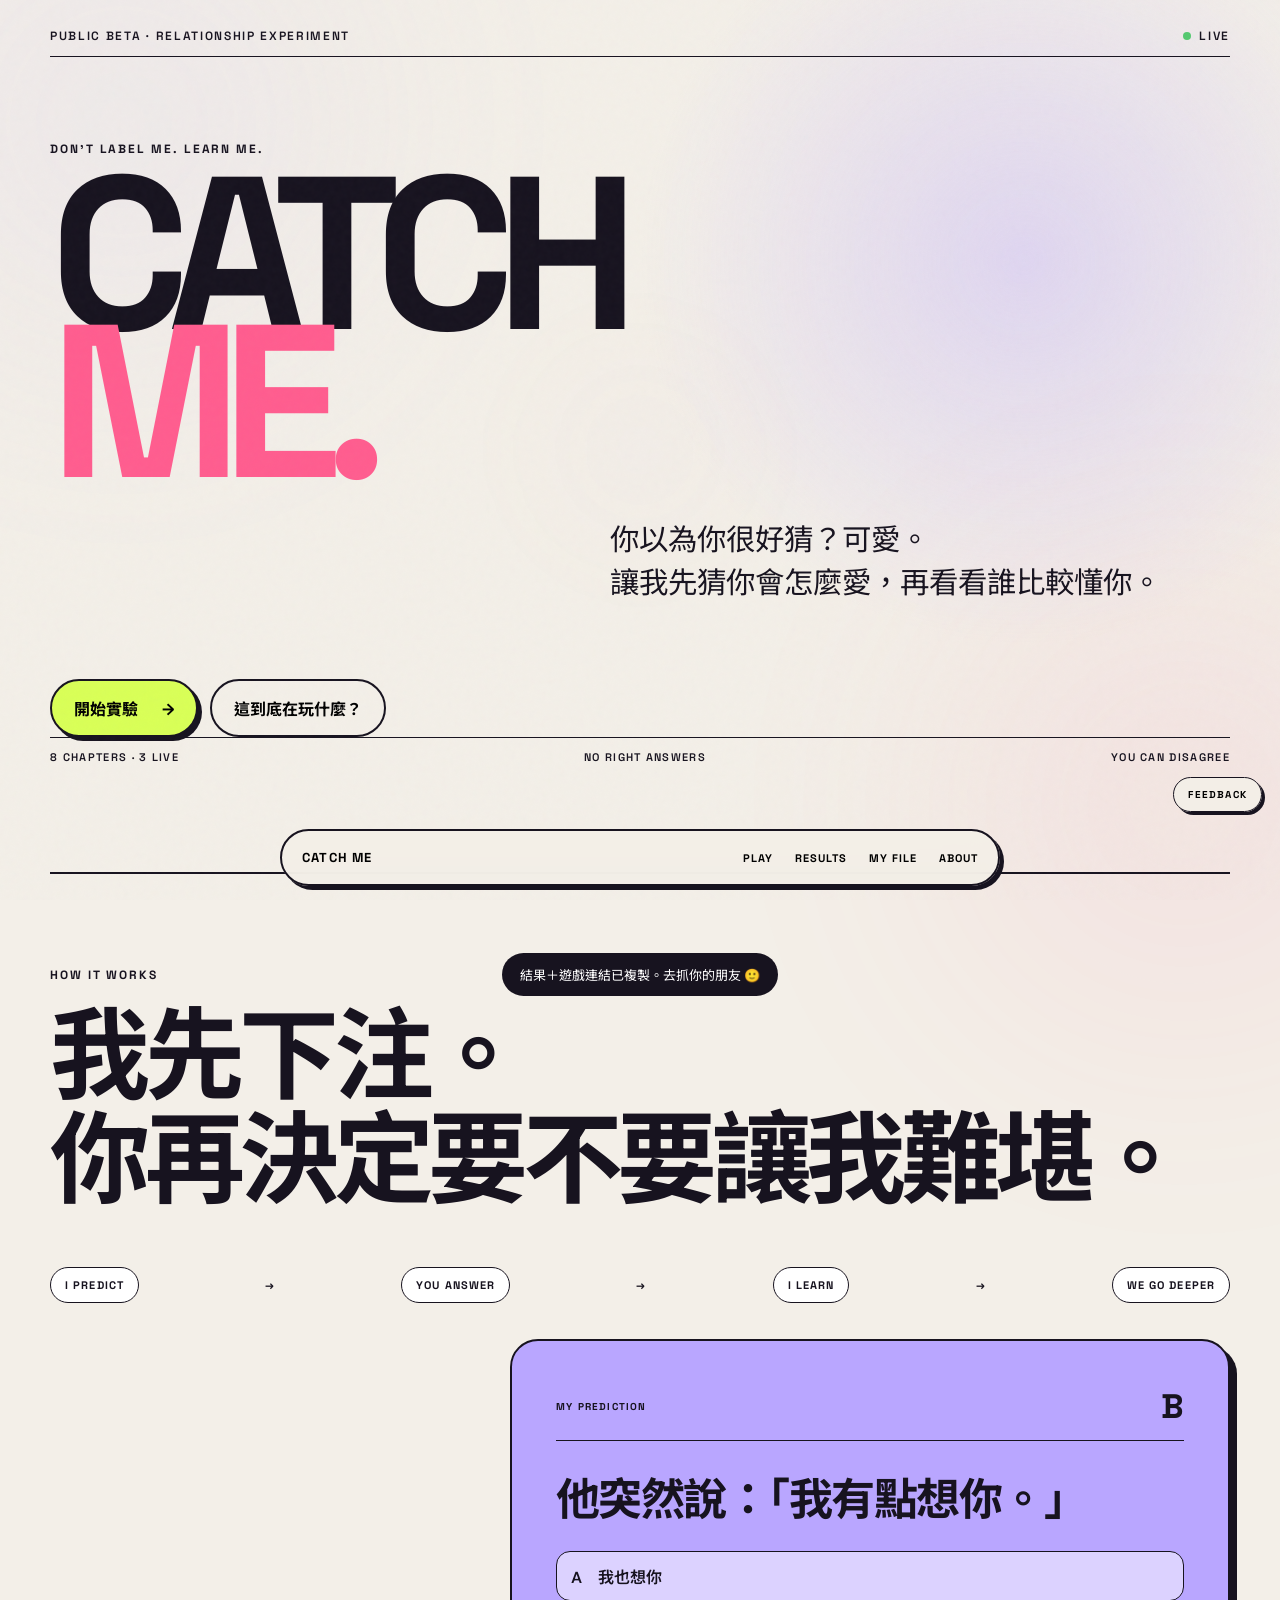
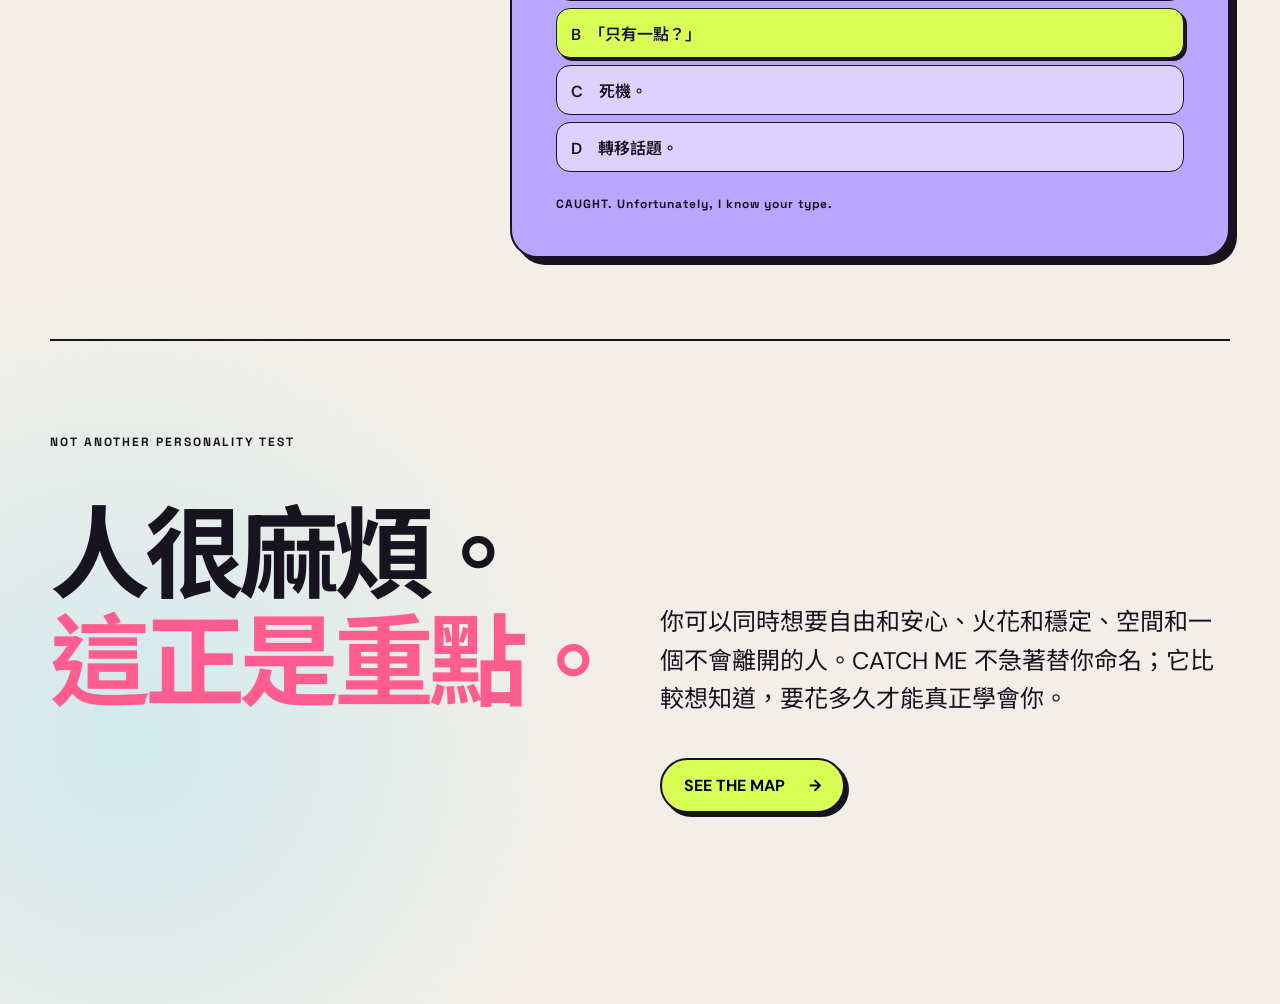
==== commit 72cdc6db: "feat: activate question bank v2" ====
--- a/index.html
+++ b/index.html
@@ -2,7 +2,7 @@
 <html lang="zh-Hant"><head><meta charset="utf-8"><meta name="viewport" content="width=device-width,initial-scale=1,viewport-fit=cover"><meta name="theme-color" content="#17131f"><meta name="description" content="CATCH ME — Don't label me. Learn me. 一個會先猜你、再慢慢學會你的戀愛自我探索遊戲。"><title>CATCH ME — Don't label me. Learn me.</title><link rel="canonical" href="https://empath305.github.io/CATCH-ME/"><meta property="og:type" content="website"><meta property="og:site_name" content="CATCH ME"><meta property="og:title" content="CATCH ME — Don't label me. Learn me."><meta property="og:description" content="我會先猜你怎麼愛。你負責打臉我。玩得越多，我越懂你。"><meta property="og:url" content="https://empath305.github.io/CATCH-ME/"><meta property="og:image" content="https://empath305.github.io/CATCH-ME/og-card.png"><meta property="og:image:secure_url" content="https://empath305.github.io/CATCH-ME/og-card.png"><meta property="og:image:type" content="image/png"><meta property="og:image:width" content="1200"><meta property="og:image:height" content="630"><meta name="twitter:card" content="summary_large_image"><meta name="twitter:image" content="https://empath305.github.io/CATCH-ME/og-card.png"><script async src="https://www.googletagmanager.com/gtag/js?id=G-CXGGCT5CYY"></script><script>window.dataLayer=window.dataLayer||[];function gtag(){dataLayer.push(arguments)}gtag('js',new Date());gtag('config','G-CXGGCT5CYY');</script><link rel="preconnect" href="https://fonts.googleapis.com"><link rel="preconnect" href="https://fonts.gstatic.com" crossorigin><link href="https://fonts.googleapis.com/css2?family=DM+Sans:wght@400;500;600;700&family=Noto+Sans+TC:wght@400;500;600;700&family=Space+Grotesk:wght@500;600;700&display=swap" rel="stylesheet"><link rel="stylesheet" href="styles.css"><link rel="stylesheet" href="beta.css"><link rel="stylesheet" href="polish.css"><link rel="stylesheet" href="feedback.css"></head><body><div class="grain" aria-hidden="true"></div><main id="app" class="app-shell">
 <section id="shared" class="screen shared-screen"><div class="topline"><span>SOMEONE GOT CAUGHT</span><span class="status-dot">SHARED</span></div><div class="shared-wrap"><div class="shared-card" id="sharedCard"><p class="eyebrow">CATCH ME / SHARED RESULT</p><p id="sharedChapter" class="shared-chapter">CHAPTER 01 · CATCH ME</p><h1 id="shared-title"><span id="sharedSignal">THE FREE HEART</span></h1><div class="shared-score-row"><span>AI CAUGHT THEM</span><strong><span id="sharedCaught">0</span>/<span id="sharedTotal">15</span></strong></div><blockquote id="sharedQuote">「別急著定義我。繼續學。」</blockquote><p class="shared-challenge">Think you're harder to catch?</p></div><div class="shared-actions"><button id="sharedPlayBtn" class="primary-btn">換你了，開始玩 <span>→</span></button><button id="sharedHomeBtn" class="ghost-btn">先看看這是什麼</button></div><p class="shared-note">這份分享只包含結果摘要，不包含對方的完整答案或私人自訂內容。</p></div></section>
 <section id="landing" class="screen landing active"><div class="topline"><span>PUBLIC BETA · RELATIONSHIP EXPERIMENT</span><span class="status-dot">LIVE</span></div><div class="hero-copy"><p class="eyebrow">DON'T LABEL ME. LEARN ME.</p><h1 id="brand-title">CATCH<br><em>ME.</em></h1><p id="landingLede" class="lede">你以為你很好猜？可愛。<br>讓我先猜你會怎麼愛，再看看誰比較懂你。</p></div><div class="hero-actions"><button id="startBtn" class="primary-btn">開始實驗 <span>→</span></button><button id="howBtn" class="ghost-btn">這到底在玩什麼？</button></div><div class="landing-foot"><span>8 CHAPTERS · 3 LIVE</span><span>NO RIGHT ANSWERS</span><span>YOU CAN DISAGREE</span></div></section>
-<section id="how" class="screen how-screen"><button class="back-btn" data-back="landing">← BACK</button><p class="eyebrow">THE RULES</p><h2 id="how-title">我會先猜。<br>你負責打臉我。</h2><div class="rule-grid"><article><span>01</span><h3>I PREDICT</h3><p>每題作答前，我會先鎖定一個答案。</p></article><article><span>02</span><h3>YOU ANSWER</h3><p>選最像你的；都不像就選 E 自己寫。</p></article><article><span>03</span><h3>I REMEMBER</h3><p>你的章節進度、答案與藍圖會留在這台裝置上。</p></article><article><span>04</span><h3>WE GO DEEPER</h3><p>從心動一路玩到信任、衝突、去留、現實與真正的人生選擇。</p></article></div><button class="primary-btn" id="howStartBtn">好，抓我看看 <span>→</span></button></section>
+<section id="how" class="screen how-screen"><button class="back-btn" data-back="landing">← BACK</button><p class="eyebrow">THE RULES</p><h2 id="how-title">我會先猜。<br>你負責打臉我。</h2><div class="rule-grid"><article><span>01</span><h3>I PREDICT</h3><p>每題作答前，我會先鎖定一個答案。</p></article><article><span>02</span><h3>YOU ANSWER</h3><p>選最像你的；A–D 都不像，就選 E。那代表是我的選項沒抓到你，不會硬算成任何人格訊號。</p></article><article><span>03</span><h3>I REMEMBER</h3><p>你的章節進度、答案與藍圖會留在這台裝置上。</p></article><article><span>04</span><h3>WE GO DEEPER</h3><p>從心動一路玩到信任、衝突、去留、現實與真正的人生選擇。</p></article></div><button class="primary-btn" id="howStartBtn">好，抓我看看 <span>→</span></button></section>
 <section id="map" class="screen map-screen"><header class="map-head"><button id="mapHomeBtn" class="text-btn static-btn">CATCH ME</button><div class="map-known"><span id="mapKnown">0%</span><small>I KNOW YOU</small></div></header><div class="map-intro"><p class="eyebrow">YOUR RELATIONSHIP MAP · 8 CHAPTERS</p><h2 id="map-title">越玩，<br><em>越藏不住。</em></h2><p id="mapWelcome">前三章已開放。後面會從安全感一路問到：你到底願意跟誰一起過日子。</p></div><div id="chapterGrid" class="chapter-grid"></div><div class="map-footnote">資料只存在你的瀏覽器 localStorage。沒有登入，也沒有偷偷上傳。</div></section>
-<section id="game" class="screen game-screen"><header class="game-head"><button id="quitBtn" class="text-btn">CATCH ME</button><div class="progress-wrap"><div class="progress-meta"><span id="chapterLabel">CHAPTER 01 · CATCH ME</span><span id="questionCount">01 / 15</span></div><div class="progress-track"><div id="progressBar" class="progress-bar"></div></div></div><div class="learn-chip"><span id="learnPercent">0%</span> KNOWN</div></header><div class="question-stage"><div id="predictionCard" class="prediction-card"><span class="lock">⌁</span><div><small>MY PREDICTION</small><strong id="predictionText">B</strong></div><p id="predictionHint">先別急著證明我錯。</p></div><div id="questionCard" class="question-card"><p id="questionKicker" class="question-kicker">SCENARIO 01</p><h2 id="questionText"></h2><div id="options" class="options"></div><div id="customWrap" class="custom-wrap" hidden><label for="customAnswer">好，你自己寫。研究員閉嘴。🙂</label><textarea id="customAnswer" rows="3" maxlength="240" placeholder="我真正會做的是……"></textarea></div><button id="lockBtn" class="primary-btn lock-answer" disabled>鎖定答案 <span>→</span></button></div><div id="revealCard" class="reveal-card" hidden><p id="revealStamp" class="reveal-stamp">MISSED.</p><h2 id="revealTitle"></h2><p id="revealCopy"></p><div class="mini-readout"><span>我目前懂你</span><strong id="revealPercent">12%</strong></div><button id="nextBtn" class="primary-btn">下一題 <span>→</span></button></div></div></section>
-<section id="results" class="screen results-screen"><header class="result-head"><span id="reportLabel">CATCH ME / REPORT 001</span><span id="resultDate"></span></header><div class="result-hero"><p class="eyebrow">RELATIONSHIP BLUEPRINT · EVOLVING</p><h2 id="result-title">I CAUGHT YOU<br><em><span id="caughtScore">0</span> / 15</em> TIMES.</h2><p id="resultSub" class="result-sub"></p></div><div class="blueprint-grid"><section class="result-card dominant-card"><p class="card-label">YOUR STRONGEST SIGNAL</p><h3 id="dominantName">THE FREE HEART</h3><p id="dominantCopy"></p></section><section class="result-card insight-card"><p class="card-label">WHAT I NOTICED</p><div id="insightList" class="insight-list"></div></section><section class="result-card chart-card"><p class="card-label">YOUR CURRENT MAP</p><div id="dimensionBars" class="dimension-bars"></div></section><section class="result-card quote-card"><p class="card-label">YOUR LINE</p><blockquote id="resultQuote"></blockquote></section></div><div class="result-actions"><button id="continueBtn" class="primary-btn">回到章節地圖 <span>→</span></button><button id="shareBtn" class="ghost-btn">分享結果＋遊戲連結</button></div><button id="resetBtn" class="danger-link">清除我的全部進度</button></section></main><div id="toast" class="toast">結果＋遊戲連結已複製。去抓你的朋友 🙂</div><script src="app.js?v=core-20260819-3"></script><script src="after-dark.js"></script><script src="roadmap.js"></script><script src="share.js"></script><script src="result-card.js?v=brutalist-editorial-v9-20260819"></script><script src="analytics.js"></script><script src="beta.js?v=backup-v2-20260819"></script><script src="blueprint.js"></script><script src="polish.js"></script><script src="feedback.js"></script><script src="result-library.js"></script><script src="archive-results.js"></script><script src="release-check.js"></script></body></html>+<section id="game" class="screen game-screen"><header class="game-head"><button id="quitBtn" class="text-btn">CATCH ME</button><div class="progress-wrap"><div class="progress-meta"><span id="chapterLabel">CHAPTER 01 · CATCH ME</span><span id="questionCount">01 / 15</span></div><div class="progress-track"><div id="progressBar" class="progress-bar"></div></div></div><div class="learn-chip"><span id="learnPercent">0%</span> KNOWN</div></header><div class="question-stage"><div id="predictionCard" class="prediction-card"><span class="lock">⌁</span><div><small>MY PREDICTION</small><strong id="predictionText">B</strong></div><p id="predictionHint">先別急著證明我錯。</p></div><div id="questionCard" class="question-card"><p id="questionKicker" class="question-kicker">SCENARIO 01</p><h2 id="questionText"></h2><div id="options" class="options"></div><div id="customWrap" class="custom-wrap" hidden><label for="customAnswer">Okay. You got me. 那你真正會怎麼做？不寫也可以。</label><textarea id="customAnswer" rows="3" maxlength="240" placeholder="我真正會做的是……"></textarea></div><button id="lockBtn" class="primary-btn lock-answer" disabled>鎖定答案 <span>→</span></button></div><div id="revealCard" class="reveal-card" hidden><p id="revealStamp" class="reveal-stamp">MISSED.</p><h2 id="revealTitle"></h2><p id="revealCopy"></p><div class="mini-readout"><span>我目前懂你</span><strong id="revealPercent">12%</strong></div><button id="nextBtn" class="primary-btn">下一題 <span>→</span></button></div></div></section>
+<section id="results" class="screen results-screen"><header class="result-head"><span id="reportLabel">CATCH ME / REPORT 001</span><span id="resultDate"></span></header><div class="result-hero"><p class="eyebrow">RELATIONSHIP BLUEPRINT · EVOLVING</p><h2 id="result-title">I CAUGHT YOU<br><em><span id="caughtScore">0</span> / 15</em> TIMES.</h2><p id="resultSub" class="result-sub"></p></div><div class="blueprint-grid"><section class="result-card dominant-card"><p class="card-label">YOUR STRONGEST SIGNAL</p><h3 id="dominantName">THE FREE HEART</h3><p id="dominantCopy"></p></section><section class="result-card insight-card"><p class="card-label">WHAT I NOTICED</p><div id="insightList" class="insight-list"></div></section><section class="result-card chart-card"><p class="card-label">YOUR CURRENT MAP</p><div id="dimensionBars" class="dimension-bars"></div></section><section class="result-card quote-card"><p class="card-label">YOUR LINE</p><blockquote id="resultQuote"></blockquote></section></div><div class="result-actions"><button id="continueBtn" class="primary-btn">回到章節地圖 <span>→</span></button><button id="shareBtn" class="ghost-btn">分享結果＋遊戲連結</button></div><button id="resetBtn" class="danger-link">清除我的全部進度</button></section></main><div id="toast" class="toast">結果＋遊戲連結已複製。去抓你的朋友 🙂</div><script src="app.js?v=core-20260819-3"></script><script src="after-dark.js"></script><script src="question-bank-v2.js?v=20260819-1"></script><script src="roadmap.js"></script><script src="share.js"></script><script src="result-card.js?v=brutalist-editorial-v9-20260819"></script><script src="analytics.js"></script><script src="beta.js?v=backup-v2-20260819"></script><script src="blueprint.js"></script><script src="polish.js"></script><script src="feedback.js"></script><script src="result-library.js"></script><script src="archive-results.js"></script><script src="release-check.js"></script></body></html>
--- a/beta.css
+++ b/beta.css
@@ -1 +1 @@
-.site-nav{position:fixed;z-index:18;left:50%;bottom:max(14px,env(safe-area-inset-bottom));transform:translateX(-50%);width:min(720px,calc(100% - 24px));display:flex;justify-content:space-between;align-items:center;padding:8px 10px;border:2px solid var(--ink);border-radius:999px;background:rgba(243,239,232,.92);backdrop-filter:blur(14px);box-shadow:4px 4px 0 var(--ink)}.site-nav button,.extra-head button{border:0;background:none;font:700 11px 'Space Grotesk';letter-spacing:.09em;cursor:pointer;padding:10px}.site-nav>button{font-size:13px}.site-nav div{display:flex;gap:2px}.long-landing{min-height:100vh;padding-bottom:110px}.landing-more{width:100%;padding-top:12vh}.demo-section,.manifesto{border-top:2px solid var(--ink);padding:9vh 0}.demo-section h2,.manifesto h2,.file-hero h2,.about-hero h2{font:700 clamp(46px,8vw,100px)/1.04 'Space Grotesk','Noto Sans TC';letter-spacing:-.055em;margin:22px 0 54px}.demo-flow{display:flex;align-items:center;justify-content:space-between;gap:12px;font:700 11px 'Space Grotesk';letter-spacing:.1em;margin-bottom:36px}.demo-flow span{border:1.5px solid var(--ink);border-radius:999px;padding:10px 14px;background:white}.demo-game{width:min(720px,100%);margin-left:auto;border:2px solid var(--ink);border-radius:28px;padding:clamp(22px,5vw,44px);background:var(--lav);box-shadow:7px 7px 0 var(--ink)}.demo-game>div{display:flex;justify-content:space-between;align-items:center;border-bottom:1.5px solid var(--ink);padding-bottom:12px}.demo-game small{font:700 10px 'Space Grotesk';letter-spacing:.12em}.demo-game strong{font:700 34px 'Space Grotesk'}.demo-game h3{font:700 clamp(27px,4vw,44px)/1.15 'Space Grotesk','Noto Sans TC';letter-spacing:-.035em;margin:34px 0 26px}.demo-game p{padding:12px 14px;margin:7px 0;border:1.5px solid var(--ink);border-radius:14px;background:rgba(255,255,255,.5);font-weight:600}.demo-game .demo-picked{background:var(--acid);box-shadow:3px 3px 0 var(--ink)}.demo-game em{display:block;margin-top:24px;font:700 12px 'Space Grotesk';letter-spacing:.08em}.manifesto{display:grid;grid-template-columns:1fr 1fr;gap:40px;align-items:end}.manifesto .eyebrow{grid-column:1/-1}.manifesto h2{margin:0;line-height:1.08}.manifesto h2 em,.file-hero em,.about-hero em{font-style:normal;color:var(--pink)}.manifesto>p:not(.eyebrow){font-size:clamp(18px,2vw,24px);line-height:1.6;margin:0}.manifesto .primary-btn{grid-column:2;justify-self:start}.file-screen,.about-screen{padding-bottom:120px}.extra-head{display:flex;justify-content:space-between;align-items:center;border-bottom:1.5px solid var(--ink);padding:0 0 12px;font:700 11px 'Space Grotesk';letter-spacing:.12em}.file-hero{position:relative;padding:10vh 0 7vh}.file-hero h2{margin-bottom:0;line-height:1.08}.file-known{position:absolute;right:2%;bottom:12%;display:flex;flex-direction:column;text-align:right}.file-known strong{font:700 clamp(56px,10vw,110px)/.95 'Space Grotesk';letter-spacing:-.065em}.file-known span{font:700 10px 'Space Grotesk';letter-spacing:.14em}.file-grid{display:grid;grid-template-columns:.8fr 1.2fr;gap:14px}.file-card{border:2px solid var(--ink);border-radius:26px;padding:24px;background:rgba(255,255,255,.55)}.file-card h3{font:700 clamp(28px,4vw,50px)/1.1 'Space Grotesk';letter-spacing:-.035em}.file-id{background:var(--pink)}.file-id p:last-child{font-size:13px;line-height:1.6}.signal-tags{display:flex;flex-wrap:wrap;gap:8px;margin-top:36px}.signal-tags span{border:1.5px solid var(--ink);border-radius:999px;padding:9px 11px;background:var(--acid);font:700 10px 'Space Grotesk';letter-spacing:.07em}.learned-card{grid-column:1/-1;background:var(--lav)}#learnedList{margin-top:28px}#learnedList p{display:grid;grid-template-columns:42px 1fr;gap:12px;border-top:1px solid rgba(23,19,31,.3);padding:14px 0;margin:0;font-size:17px;line-height:1.5}#learnedList b{font:700 11px 'Space Grotesk'}.investigate-card{grid-column:1/-1;background:var(--acid)}.investigate-card h3{max-width:760px}.file-screen>.primary-btn{margin-top:24px}.saved-results-card{grid-column:1/-1;background:var(--paper)}.saved-results-copy{max-width:650px;line-height:1.6}.saved-result-buttons{display:grid;grid-template-columns:repeat(3,1fr);gap:10px;margin-top:24px}.saved-result-btn{appearance:none;text-align:left;border:2px solid var(--ink);border-radius:18px;background:white;padding:16px;cursor:pointer;box-shadow:3px 3px 0 var(--ink);transition:transform .18s}.saved-result-btn:hover{transform:translate(-1px,-1px)}.saved-result-btn span,.saved-result-btn em{display:block;font:700 9px 'Space Grotesk';letter-spacing:.1em}.saved-result-btn strong{display:block;font:700 17px 'Space Grotesk';margin:9px 0 18px}.saved-result-btn em{font-style:normal;color:#6a636e}.about-hero{padding:12vh 0 7vh}.about-hero h2{font-size:clamp(58px,11vw,142px);line-height:1.04;margin-bottom:0}.about-copy{width:min(760px,100%);margin-left:auto}.about-copy>p{font-size:clamp(18px,2vw,23px);line-height:1.7}.about-copy blockquote{margin:7vh 0;padding:26px 0;border-top:2px solid var(--ink);border-bottom:2px solid var(--ink);font:500 clamp(27px,4vw,44px)/1.35 'Space Grotesk';letter-spacing:-.035em}.about-copy blockquote strong{color:var(--pink)}.about-copy .privacy-note{font-size:13px;padding:18px;border:1.5px solid var(--ink);border-radius:16px;background:white}.blueprint-v2{grid-column:1/-1;border:2px solid var(--ink);border-radius:28px;padding:clamp(22px,4vw,38px);background:white}.blueprint-v2-head{display:flex;justify-content:space-between;gap:20px;align-items:end;margin-bottom:34px}.blueprint-v2-head h3{font:700 clamp(34px,5vw,62px)/1.08 'Space Grotesk';letter-spacing:-.045em;margin:10px 0 0}.tension-list{display:grid;gap:24px}.tension-row{display:grid;grid-template-columns:130px 1fr 130px;gap:16px;align-items:center}.tension-side{font:700 10px 'Space Grotesk';letter-spacing:.09em}.tension-side:last-child{text-align:right}.tension-track{height:18px;border:2px solid var(--ink);border-radius:999px;position:relative;background:linear-gradient(90deg,var(--lav),var(--paper),var(--acid))}.tension-dot{position:absolute;top:50%;width:26px;height:26px;border:2px solid var(--ink);border-radius:50%;background:var(--pink);transform:translate(-50%,-50%);box-shadow:2px 2px 0 var(--ink)}.tension-note{grid-column:2;font-size:13px;line-height:1.5;color:#625b67;margin-top:-12px}.blueprint-disclaimer{margin-top:28px;padding-top:18px;border-top:1px solid var(--line);font-size:12px;line-height:1.6;color:#6a636e}@media(max-width:760px){.site-nav{bottom:max(10px,env(safe-area-inset-bottom));padding:6px 7px}.site-nav button{min-height:42px;padding:8px 9px}.site-nav>button{display:none}.site-nav div{width:100%;justify-content:space-around}.landing-more{padding-top:8vh}.demo-section,.manifesto{padding:7vh 0}.demo-flow{overflow-x:auto;justify-content:flex-start;padding-bottom:8px;scrollbar-width:none}.demo-flow b,.demo-flow span{flex:0 0 auto}.manifesto{grid-template-columns:1fr;gap:28px}.manifesto .eyebrow,.manifesto .primary-btn{grid-column:1}.manifesto .primary-btn{width:100%}.file-hero{padding:8vh 0 6vh}.file-known{position:static;text-align:left;align-items:flex-start;margin-top:42px}.file-grid{grid-template-columns:1fr}.learned-card,.investigate-card,.saved-results-card{grid-column:1}.saved-result-buttons{grid-template-columns:1fr}.file-card{padding:20px}.about-hero{padding:9vh 0 6vh}.about-copy{margin:0}.about-copy blockquote{margin:5vh 0}.long-landing{padding-bottom:100px}.screen{padding-bottom:max(100px,env(safe-area-inset-bottom))}.blueprint-v2-head{display:block}.tension-row{grid-template-columns:1fr 1fr;gap:8px}.tension-track{grid-column:1/-1;grid-row:2}.tension-note{grid-column:1/-1;margin:4px 0 0}.tension-side:last-child{text-align:right}}@media(max-width:430px){.demo-section h2,.manifesto h2,.file-hero h2{font-size:43px;line-height:1.12;margin-bottom:42px}.demo-game{border-radius:22px;padding:20px}.demo-game p{font-size:14px}.file-known strong{font-size:64px}.signal-tags span{font-size:9px}.about-hero h2{font-size:52px;line-height:1.1}.about-copy>p{font-size:17px}.site-nav{width:calc(100% - 20px)}.site-nav button{font-size:9px}.blueprint-v2{padding:20px}.blueprint-v2-head h3{font-size:34px;line-height:1.12}}+.site-nav{position:fixed;z-index:18;left:50%;bottom:max(14px,env(safe-area-inset-bottom));transform:translateX(-50%);width:min(720px,calc(100% - 24px));display:flex;justify-content:space-between;align-items:center;padding:8px 10px;border:2px solid var(--ink);border-radius:999px;background:rgba(243,239,232,.92);backdrop-filter:blur(14px);box-shadow:4px 4px 0 var(--ink)}.site-nav button,.extra-head button{border:0;background:none;font:700 11px 'Space Grotesk';letter-spacing:.09em;cursor:pointer;padding:10px}.site-nav>button{font-size:13px}.site-nav div{display:flex;gap:2px}.long-landing{min-height:100vh;padding-bottom:110px}.landing-more{width:100%;padding-top:12vh}.demo-section,.manifesto{border-top:2px solid var(--ink);padding:9vh 0}.demo-section h2,.manifesto h2,.file-hero h2,.about-hero h2{font:700 clamp(46px,8vw,100px)/1.04 'Space Grotesk','Noto Sans TC';letter-spacing:-.055em;margin:22px 0 54px}.demo-flow{display:flex;align-items:center;justify-content:space-between;gap:12px;font:700 11px 'Space Grotesk';letter-spacing:.1em;margin-bottom:36px}.demo-flow span{border:1.5px solid var(--ink);border-radius:999px;padding:10px 14px;background:white}.demo-game{width:min(720px,100%);margin-left:auto;border:2px solid var(--ink);border-radius:28px;padding:clamp(22px,5vw,44px);background:var(--lav);box-shadow:7px 7px 0 var(--ink)}.demo-game>div{display:flex;justify-content:space-between;align-items:center;border-bottom:1.5px solid var(--ink);padding-bottom:12px}.demo-game small{font:700 10px 'Space Grotesk';letter-spacing:.12em}.demo-game strong{font:700 34px 'Space Grotesk'}.demo-game h3{font:700 clamp(27px,4vw,44px)/1.15 'Space Grotesk','Noto Sans TC';letter-spacing:-.035em;margin:34px 0 26px}.demo-game p{padding:12px 14px;margin:7px 0;border:1.5px solid var(--ink);border-radius:14px;background:rgba(255,255,255,.5);font-weight:600}.demo-game .demo-picked{background:var(--acid);box-shadow:3px 3px 0 var(--ink)}.demo-game em{display:block;margin-top:24px;font:700 12px 'Space Grotesk';letter-spacing:.08em}.manifesto{display:grid;grid-template-columns:1fr 1fr;gap:40px;align-items:end}.manifesto .eyebrow{grid-column:1/-1}.manifesto h2{margin:0;line-height:1.08}.manifesto h2 em,.file-hero em,.about-hero em{font-style:normal;color:var(--pink)}.manifesto>p:not(.eyebrow){font-size:clamp(18px,2vw,24px);line-height:1.6;margin:0}.manifesto .primary-btn{grid-column:2;justify-self:start}.file-screen,.about-screen{padding-bottom:120px}.extra-head{display:flex;justify-content:space-between;align-items:center;border-bottom:1.5px solid var(--ink);padding:0 0 12px;font:700 11px 'Space Grotesk';letter-spacing:.12em}.file-hero{position:relative;padding:10vh 0 7vh}.file-hero h2{margin-bottom:0;line-height:1.08}.file-known{position:absolute;right:2%;bottom:12%;display:flex;flex-direction:column;text-align:right}.file-known strong{font:700 clamp(56px,10vw,110px)/.95 'Space Grotesk';letter-spacing:-.065em}.file-known span{font:700 10px 'Space Grotesk';letter-spacing:.14em}.file-grid{display:grid;grid-template-columns:.8fr 1.2fr;gap:14px}.file-card{border:2px solid var(--ink);border-radius:26px;padding:24px;background:rgba(255,255,255,.55)}.file-card h3{font:700 clamp(28px,4vw,50px)/1.1 'Space Grotesk';letter-spacing:-.035em}.file-id{background:var(--pink)}.file-id p:last-child{font-size:13px;line-height:1.6}.signal-tags{display:flex;flex-wrap:wrap;gap:8px;margin-top:36px}.signal-tags span{border:1.5px solid var(--ink);border-radius:999px;padding:9px 11px;background:var(--acid);font:700 10px 'Space Grotesk';letter-spacing:.07em}.learned-card{grid-column:1/-1;background:var(--lav)}#learnedList{margin-top:28px}#learnedList p{display:grid;grid-template-columns:42px 1fr;gap:12px;border-top:1px solid rgba(23,19,31,.3);padding:14px 0;margin:0;font-size:17px;line-height:1.5}#learnedList b{font:700 11px 'Space Grotesk'}.investigate-card{grid-column:1/-1;background:var(--acid)}.investigate-card h3{max-width:760px}.file-screen>.primary-btn{margin-top:24px}.saved-results-card{grid-column:1/-1;background:var(--paper)}.saved-results-copy{max-width:650px;line-height:1.6}.saved-result-buttons{display:grid;grid-template-columns:repeat(3,1fr);gap:10px;margin-top:24px}.saved-result-btn{appearance:none;text-align:left;border:2px solid var(--ink);border-radius:18px;background:white;padding:16px;cursor:pointer;box-shadow:3px 3px 0 var(--ink);transition:transform .18s}.saved-result-btn:hover{transform:translate(-1px,-1px)}.saved-result-btn span,.saved-result-btn em{display:block;font:700 9px 'Space Grotesk';letter-spacing:.1em}.saved-result-btn strong{display:block;font:700 17px 'Space Grotesk';margin:9px 0 18px}.saved-result-btn em{font-style:normal;color:#6a636e}.about-hero{padding:12vh 0 7vh}.about-hero h2{font-size:clamp(58px,11vw,142px);line-height:1.04;margin-bottom:0}.about-copy{width:min(760px,100%);margin-left:auto}.about-copy>p{font-size:clamp(18px,2vw,23px);line-height:1.7}.about-copy blockquote{margin:7vh 0;padding:26px 0;border-top:2px solid var(--ink);border-bottom:2px solid var(--ink);font:500 clamp(27px,4vw,44px)/1.35 'Space Grotesk';letter-spacing:-.035em}.about-copy blockquote strong{color:var(--pink)}.about-copy .privacy-note{font-size:13px;padding:18px;border:1.5px solid var(--ink);border-radius:16px;background:white}.blueprint-v2{grid-column:1/-1;border:2px solid var(--ink);border-radius:28px;padding:clamp(22px,4vw,38px);background:white}.blueprint-v2-head{display:flex;justify-content:space-between;gap:20px;align-items:end;margin-bottom:34px}.blueprint-v2-head h3{font:700 clamp(34px,5vw,62px)/1.08 'Space Grotesk';letter-spacing:-.045em;margin:10px 0 0}.tension-list{display:grid;gap:24px}.tension-row{display:grid;grid-template-columns:130px 1fr 130px;gap:16px;align-items:center}.tension-side{font:700 10px 'Space Grotesk';letter-spacing:.09em}.tension-side:last-child{text-align:right}.tension-track{height:18px;border:2px solid var(--ink);border-radius:999px;position:relative;background:linear-gradient(90deg,var(--lav),var(--paper),var(--acid))}.tension-dot{position:absolute;top:50%;width:26px;height:26px;border:2px solid var(--ink);border-radius:50%;background:var(--pink);transform:translate(-50%,-50%);box-shadow:2px 2px 0 var(--ink)}.tension-note{grid-column:2;font-size:13px;line-height:1.5;color:#625b67;margin-top:-12px}.blueprint-disclaimer{margin-top:28px;padding-top:18px;border-top:1px solid var(--line);font-size:12px;line-height:1.6;color:#6a636e}.progress-restore-overlay{position:fixed;inset:0;z-index:10000;display:grid;place-items:center;padding:24px;background:rgba(23,19,31,.72);backdrop-filter:blur(12px);overflow:auto}.progress-restore-card{width:min(560px,100%);max-height:calc(100dvh - 48px);overflow:auto;border:2px solid var(--ink);border-radius:28px;padding:28px;background:var(--paper);box-shadow:8px 8px 0 var(--ink)}.progress-restore-card h2{font:700 clamp(34px,7vw,58px)/1.05 'Space Grotesk','Noto Sans TC';letter-spacing:-.04em;margin:12px 0 18px}.progress-restore-card>p{font-size:16px;line-height:1.55}.progress-restore-card .restore-note{margin-bottom:22px;color:#5f5964}.progress-restore-card .primary-btn,.progress-restore-card .ghost-btn{width:100%;margin-top:10px}.progress-restore-overlay~.site-nav,.progress-restore-overlay~.feedback-wrap{display:none!important}@media(max-width:760px){.site-nav{bottom:max(10px,env(safe-area-inset-bottom));padding:6px 7px}.site-nav button{min-height:42px;padding:8px 9px}.site-nav>button{display:none}.site-nav div{width:100%;justify-content:space-around}.landing-more{padding-top:8vh}.demo-section,.manifesto{padding:7vh 0}.demo-flow{overflow-x:auto;justify-content:flex-start;padding-bottom:8px;scrollbar-width:none}.demo-flow b,.demo-flow span{flex:0 0 auto}.manifesto{grid-template-columns:1fr;gap:28px}.manifesto .eyebrow,.manifesto .primary-btn{grid-column:1}.manifesto .primary-btn{width:100%}.file-hero{padding:8vh 0 6vh}.file-known{position:static;text-align:left;align-items:flex-start;margin-top:42px}.file-grid{grid-template-columns:1fr}.learned-card,.investigate-card,.saved-results-card{grid-column:1}.saved-result-buttons{grid-template-columns:1fr}.file-card{padding:20px}.about-hero{padding:9vh 0 6vh}.about-copy{margin:0}.about-copy blockquote{margin:5vh 0}.long-landing{padding-bottom:100px}.screen{padding-bottom:max(100px,env(safe-area-inset-bottom))}.blueprint-v2-head{display:block}.tension-row{grid-template-columns:1fr 1fr;gap:8px}.tension-track{grid-column:1/-1;grid-row:2}.tension-note{grid-column:1/-1;margin:4px 0 0}.tension-side:last-child{text-align:right}.progress-restore-overlay{place-items:end center;padding:16px 14px calc(16px + env(safe-area-inset-bottom))}.progress-restore-card{max-height:calc(100dvh - 32px - env(safe-area-inset-bottom));border-radius:24px;padding:22px}.progress-restore-card h2{font-size:38px}.progress-restore-card>p{font-size:15px}}@media(max-width:430px){.demo-section h2,.manifesto h2,.file-hero h2{font-size:43px;line-height:1.12;margin-bottom:42px}.demo-game{border-radius:22px;padding:20px}.demo-game p{font-size:14px}.file-known strong{font-size:64px}.signal-tags span{font-size:9px}.about-hero h2{font-size:52px;line-height:1.1}.about-copy>p{font-size:17px}.site-nav{width:calc(100% - 20px)}.site-nav button{font-size:9px}.blueprint-v2{padding:20px}.blueprint-v2-head h3{font-size:34px;line-height:1.12}}
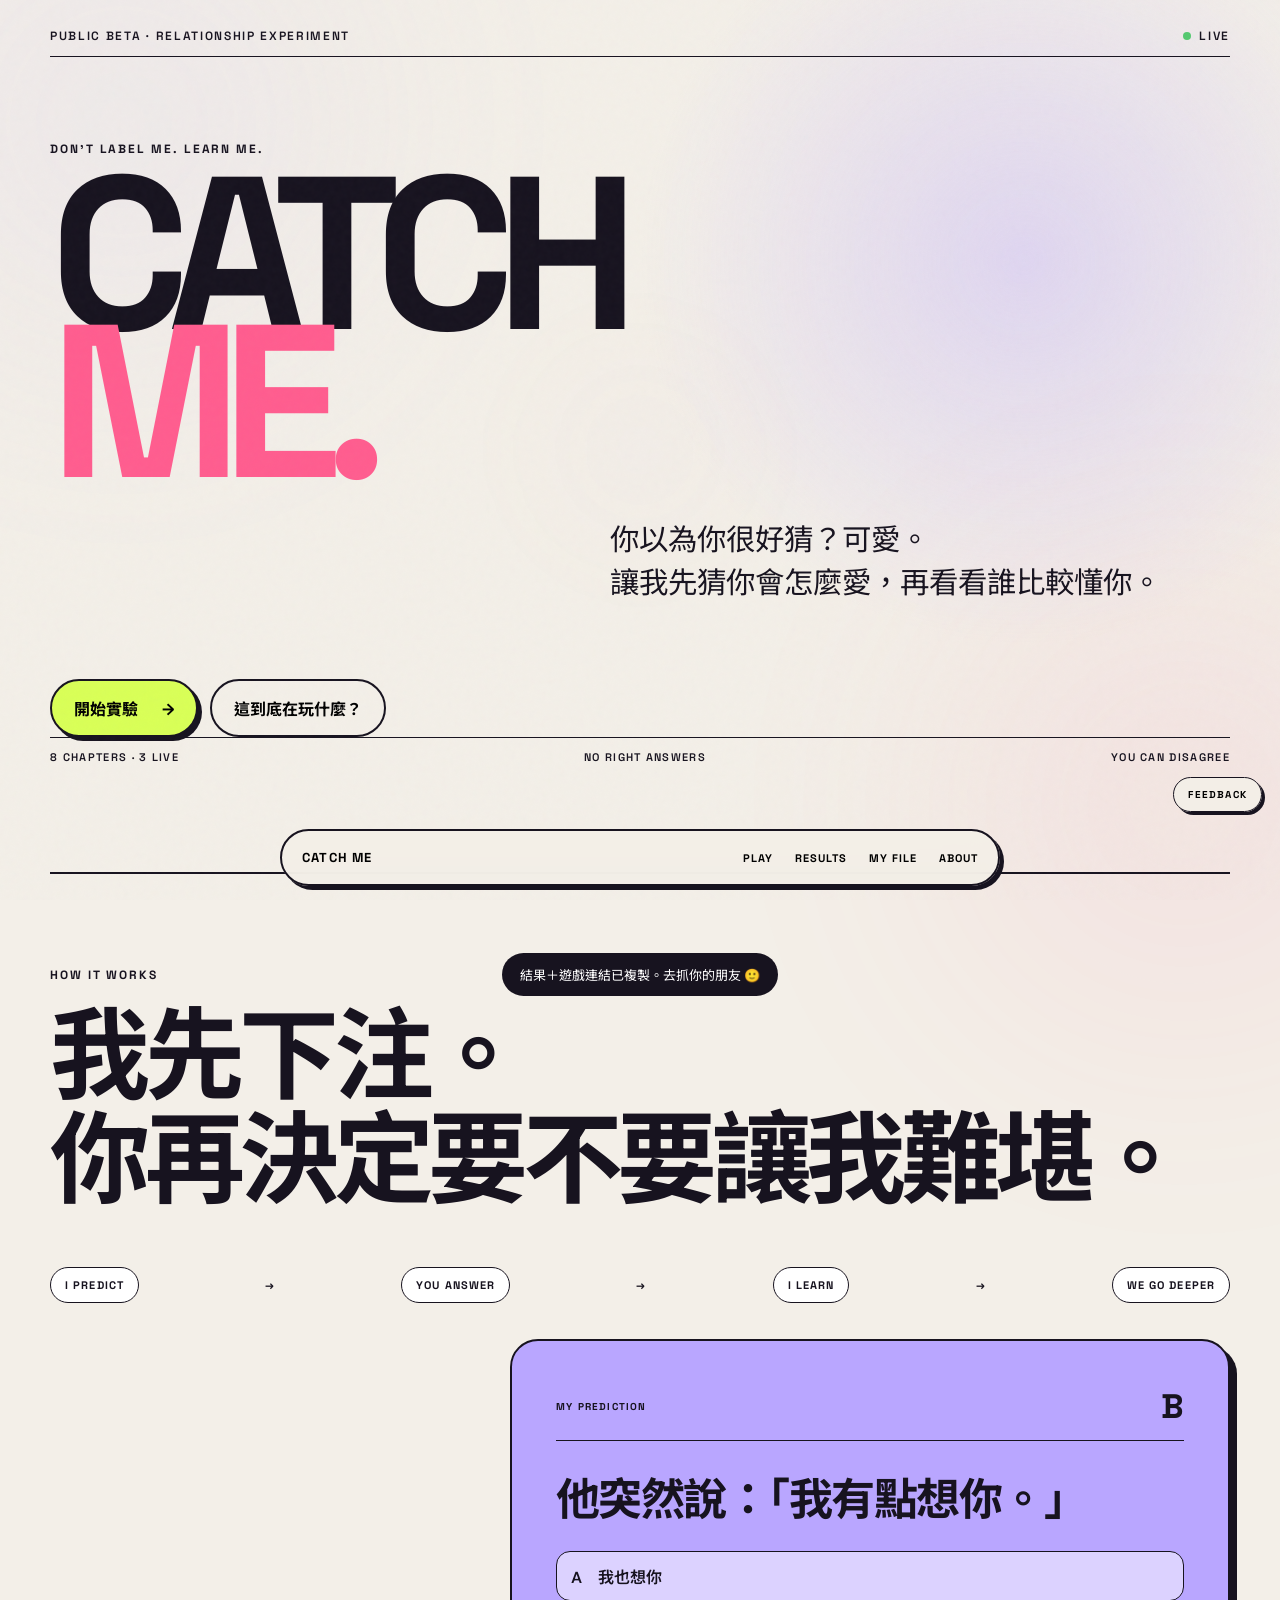
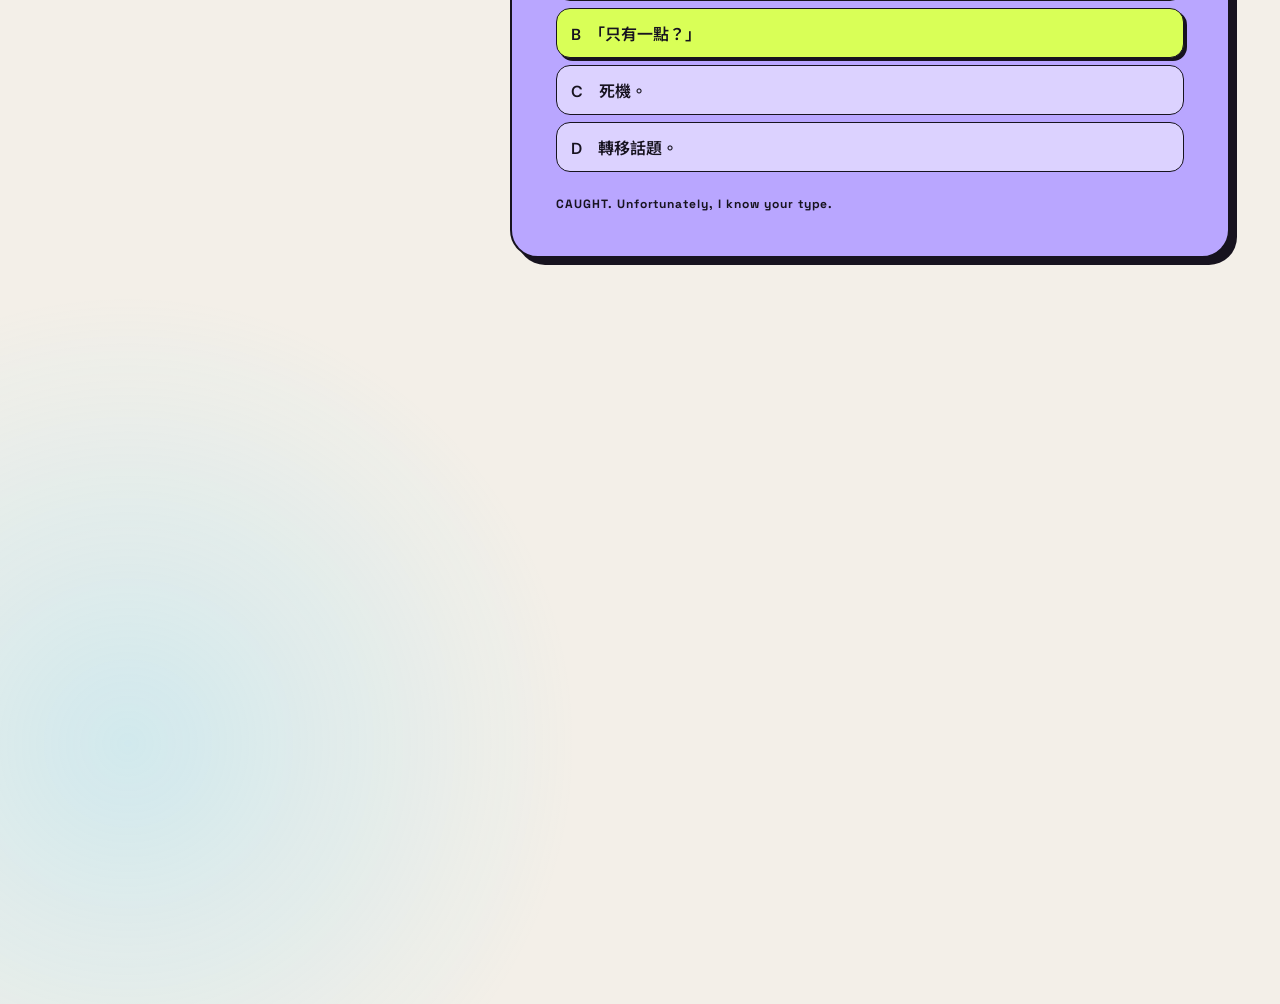
==== commit 070d4519: "feat: enable blind prediction reveal" ====
--- a/index.html
+++ b/index.html
@@ -2,7 +2,7 @@
 <html lang="zh-Hant"><head><meta charset="utf-8"><meta name="viewport" content="width=device-width,initial-scale=1,viewport-fit=cover"><meta name="theme-color" content="#17131f"><meta name="description" content="CATCH ME — Don't label me. Learn me. 一個會先猜你、再慢慢學會你的戀愛自我探索遊戲。"><title>CATCH ME — Don't label me. Learn me.</title><link rel="canonical" href="https://empath305.github.io/CATCH-ME/"><meta property="og:type" content="website"><meta property="og:site_name" content="CATCH ME"><meta property="og:title" content="CATCH ME — Don't label me. Learn me."><meta property="og:description" content="我會先猜你怎麼愛。你負責打臉我。玩得越多，我越懂你。"><meta property="og:url" content="https://empath305.github.io/CATCH-ME/"><meta property="og:image" content="https://empath305.github.io/CATCH-ME/og-card.png"><meta property="og:image:secure_url" content="https://empath305.github.io/CATCH-ME/og-card.png"><meta property="og:image:type" content="image/png"><meta property="og:image:width" content="1200"><meta property="og:image:height" content="630"><meta name="twitter:card" content="summary_large_image"><meta name="twitter:image" content="https://empath305.github.io/CATCH-ME/og-card.png"><script async src="https://www.googletagmanager.com/gtag/js?id=G-CXGGCT5CYY"></script><script>window.dataLayer=window.dataLayer||[];function gtag(){dataLayer.push(arguments)}gtag('js',new Date());gtag('config','G-CXGGCT5CYY');</script><link rel="preconnect" href="https://fonts.googleapis.com"><link rel="preconnect" href="https://fonts.gstatic.com" crossorigin><link href="https://fonts.googleapis.com/css2?family=DM+Sans:wght@400;500;600;700&family=Noto+Sans+TC:wght@400;500;600;700&family=Space+Grotesk:wght@500;600;700&display=swap" rel="stylesheet"><link rel="stylesheet" href="styles.css"><link rel="stylesheet" href="beta.css"><link rel="stylesheet" href="polish.css"><link rel="stylesheet" href="feedback.css"></head><body><div class="grain" aria-hidden="true"></div><main id="app" class="app-shell">
 <section id="shared" class="screen shared-screen"><div class="topline"><span>SOMEONE GOT CAUGHT</span><span class="status-dot">SHARED</span></div><div class="shared-wrap"><div class="shared-card" id="sharedCard"><p class="eyebrow">CATCH ME / SHARED RESULT</p><p id="sharedChapter" class="shared-chapter">CHAPTER 01 · CATCH ME</p><h1 id="shared-title"><span id="sharedSignal">THE FREE HEART</span></h1><div class="shared-score-row"><span>AI CAUGHT THEM</span><strong><span id="sharedCaught">0</span>/<span id="sharedTotal">15</span></strong></div><blockquote id="sharedQuote">「別急著定義我。繼續學。」</blockquote><p class="shared-challenge">Think you're harder to catch?</p></div><div class="shared-actions"><button id="sharedPlayBtn" class="primary-btn">換你了，開始玩 <span>→</span></button><button id="sharedHomeBtn" class="ghost-btn">先看看這是什麼</button></div><p class="shared-note">這份分享只包含結果摘要，不包含對方的完整答案或私人自訂內容。</p></div></section>
 <section id="landing" class="screen landing active"><div class="topline"><span>PUBLIC BETA · RELATIONSHIP EXPERIMENT</span><span class="status-dot">LIVE</span></div><div class="hero-copy"><p class="eyebrow">DON'T LABEL ME. LEARN ME.</p><h1 id="brand-title">CATCH<br><em>ME.</em></h1><p id="landingLede" class="lede">你以為你很好猜？可愛。<br>讓我先猜你會怎麼愛，再看看誰比較懂你。</p></div><div class="hero-actions"><button id="startBtn" class="primary-btn">開始實驗 <span>→</span></button><button id="howBtn" class="ghost-btn">這到底在玩什麼？</button></div><div class="landing-foot"><span>8 CHAPTERS · 3 LIVE</span><span>NO RIGHT ANSWERS</span><span>YOU CAN DISAGREE</span></div></section>
-<section id="how" class="screen how-screen"><button class="back-btn" data-back="landing">← BACK</button><p class="eyebrow">THE RULES</p><h2 id="how-title">我會先猜。<br>你負責打臉我。</h2><div class="rule-grid"><article><span>01</span><h3>I PREDICT</h3><p>每題作答前，我會先鎖定一個答案。</p></article><article><span>02</span><h3>YOU ANSWER</h3><p>選最像你的；A–D 都不像，就選 E。那代表是我的選項沒抓到你，不會硬算成任何人格訊號。</p></article><article><span>03</span><h3>I REMEMBER</h3><p>你的章節進度、答案與藍圖會留在這台裝置上。</p></article><article><span>04</span><h3>WE GO DEEPER</h3><p>從心動一路玩到信任、衝突、去留、現實與真正的人生選擇。</p></article></div><button class="primary-btn" id="howStartBtn">好，抓我看看 <span>→</span></button></section>
+<section id="how" class="screen how-screen"><button class="back-btn" data-back="landing">← BACK</button><p class="eyebrow">THE RULES</p><h2 id="how-title">我會先猜。<br>你負責打臉我。</h2><div class="rule-grid"><article><span>01</span><h3>I PREDICT</h3><p>每題開始時，我會先鎖定答案，但在你作答前不公開，避免暗示你的選擇。</p></article><article><span>02</span><h3>YOU ANSWER</h3><p>選最像你的；A–D 都不像，就選 E。那代表是我的選項沒抓到你，不會硬算成任何人格訊號。</p></article><article><span>03</span><h3>I REMEMBER</h3><p>你的章節進度、答案與藍圖會留在這台裝置上。</p></article><article><span>04</span><h3>WE REVEAL</h3><p>你鎖定後，我們才一起翻牌：你的答案、我的下注，以及我到底有沒有抓到你。</p></article></div><button class="primary-btn" id="howStartBtn">好，抓我看看 <span>→</span></button></section>
 <section id="map" class="screen map-screen"><header class="map-head"><button id="mapHomeBtn" class="text-btn static-btn">CATCH ME</button><div class="map-known"><span id="mapKnown">0%</span><small>I KNOW YOU</small></div></header><div class="map-intro"><p class="eyebrow">YOUR RELATIONSHIP MAP · 8 CHAPTERS</p><h2 id="map-title">越玩，<br><em>越藏不住。</em></h2><p id="mapWelcome">前三章已開放。後面會從安全感一路問到：你到底願意跟誰一起過日子。</p></div><div id="chapterGrid" class="chapter-grid"></div><div class="map-footnote">資料只存在你的瀏覽器 localStorage。沒有登入，也沒有偷偷上傳。</div></section>
-<section id="game" class="screen game-screen"><header class="game-head"><button id="quitBtn" class="text-btn">CATCH ME</button><div class="progress-wrap"><div class="progress-meta"><span id="chapterLabel">CHAPTER 01 · CATCH ME</span><span id="questionCount">01 / 15</span></div><div class="progress-track"><div id="progressBar" class="progress-bar"></div></div></div><div class="learn-chip"><span id="learnPercent">0%</span> KNOWN</div></header><div class="question-stage"><div id="predictionCard" class="prediction-card"><span class="lock">⌁</span><div><small>MY PREDICTION</small><strong id="predictionText">B</strong></div><p id="predictionHint">先別急著證明我錯。</p></div><div id="questionCard" class="question-card"><p id="questionKicker" class="question-kicker">SCENARIO 01</p><h2 id="questionText"></h2><div id="options" class="options"></div><div id="customWrap" class="custom-wrap" hidden><label for="customAnswer">Okay. You got me. 那你真正會怎麼做？不寫也可以。</label><textarea id="customAnswer" rows="3" maxlength="240" placeholder="我真正會做的是……"></textarea></div><button id="lockBtn" class="primary-btn lock-answer" disabled>鎖定答案 <span>→</span></button></div><div id="revealCard" class="reveal-card" hidden><p id="revealStamp" class="reveal-stamp">MISSED.</p><h2 id="revealTitle"></h2><p id="revealCopy"></p><div class="mini-readout"><span>我目前懂你</span><strong id="revealPercent">12%</strong></div><button id="nextBtn" class="primary-btn">下一題 <span>→</span></button></div></div></section>
-<section id="results" class="screen results-screen"><header class="result-head"><span id="reportLabel">CATCH ME / REPORT 001</span><span id="resultDate"></span></header><div class="result-hero"><p class="eyebrow">RELATIONSHIP BLUEPRINT · EVOLVING</p><h2 id="result-title">I CAUGHT YOU<br><em><span id="caughtScore">0</span> / 15</em> TIMES.</h2><p id="resultSub" class="result-sub"></p></div><div class="blueprint-grid"><section class="result-card dominant-card"><p class="card-label">YOUR STRONGEST SIGNAL</p><h3 id="dominantName">THE FREE HEART</h3><p id="dominantCopy"></p></section><section class="result-card insight-card"><p class="card-label">WHAT I NOTICED</p><div id="insightList" class="insight-list"></div></section><section class="result-card chart-card"><p class="card-label">YOUR CURRENT MAP</p><div id="dimensionBars" class="dimension-bars"></div></section><section class="result-card quote-card"><p class="card-label">YOUR LINE</p><blockquote id="resultQuote"></blockquote></section></div><div class="result-actions"><button id="continueBtn" class="primary-btn">回到章節地圖 <span>→</span></button><button id="shareBtn" class="ghost-btn">分享結果＋遊戲連結</button></div><button id="resetBtn" class="danger-link">清除我的全部進度</button></section></main><div id="toast" class="toast">結果＋遊戲連結已複製。去抓你的朋友 🙂</div><script src="app.js?v=core-20260819-3"></script><script src="after-dark.js"></script><script src="question-bank-v2.js?v=20260819-1"></script><script src="roadmap.js"></script><script src="share.js"></script><script src="result-card.js?v=brutalist-editorial-v9-20260819"></script><script src="analytics.js"></script><script src="beta.js?v=backup-v2-20260819"></script><script src="blueprint.js"></script><script src="polish.js"></script><script src="feedback.js"></script><script src="result-library.js"></script><script src="archive-results.js"></script><script src="release-check.js"></script></body></html>+<section id="game" class="screen game-screen"><header class="game-head"><button id="quitBtn" class="text-btn">CATCH ME</button><div class="progress-wrap"><div class="progress-meta"><span id="chapterLabel">CHAPTER 01 · CATCH ME</span><span id="questionCount">01 / 15</span></div><div class="progress-track"><div id="progressBar" class="progress-bar"></div></div></div><div class="learn-chip"><span id="learnPercent">0%</span> KNOWN</div></header><div class="question-stage"><div id="predictionCard" class="prediction-card"><span class="lock">⌁</span><div><small>PREDICTION LOCKED</small><strong id="predictionText">LOCKED</strong></div><p id="predictionHint">I've made my bet. Your turn.</p></div><div id="questionCard" class="question-card"><p id="questionKicker" class="question-kicker">SCENARIO 01</p><h2 id="questionText"></h2><div id="options" class="options"></div><div id="customWrap" class="custom-wrap" hidden><label for="customAnswer">Okay. You got me. 那你真正會怎麼做？不寫也可以。</label><textarea id="customAnswer" rows="3" maxlength="240" placeholder="我真正會做的是……"></textarea></div><button id="lockBtn" class="primary-btn lock-answer" disabled>鎖定答案 <span>→</span></button></div><div id="revealCard" class="reveal-card" hidden><p id="revealStamp" class="reveal-stamp">MISSED.</p><h2 id="revealTitle"></h2><p id="revealCopy"></p><div class="mini-readout"><span>我目前懂你</span><strong id="revealPercent">12%</strong></div><button id="nextBtn" class="primary-btn">下一題 <span>→</span></button></div></div></section>
+<section id="results" class="screen results-screen"><header class="result-head"><span id="reportLabel">CATCH ME / REPORT 001</span><span id="resultDate"></span></header><div class="result-hero"><p class="eyebrow">RELATIONSHIP BLUEPRINT · EVOLVING</p><h2 id="result-title">I CAUGHT YOU<br><em><span id="caughtScore">0</span> / 15</em> TIMES.</h2><p id="resultSub" class="result-sub"></p></div><div class="blueprint-grid"><section class="result-card dominant-card"><p class="card-label">YOUR STRONGEST SIGNAL</p><h3 id="dominantName">THE FREE HEART</h3><p id="dominantCopy"></p></section><section class="result-card insight-card"><p class="card-label">WHAT I NOTICED</p><div id="insightList" class="insight-list"></div></section><section class="result-card chart-card"><p class="card-label">YOUR CURRENT MAP</p><div id="dimensionBars" class="dimension-bars"></div></section><section class="result-card quote-card"><p class="card-label">YOUR LINE</p><blockquote id="resultQuote"></blockquote></section></div><div class="result-actions"><button id="continueBtn" class="primary-btn">回到章節地圖 <span>→</span></button><button id="shareBtn" class="ghost-btn">分享結果＋遊戲連結</button></div><button id="resetBtn" class="danger-link">清除我的全部進度</button></section></main><div id="toast" class="toast">結果＋遊戲連結已複製。去抓你的朋友 🙂</div><script src="app.js?v=core-20260819-3"></script><script src="after-dark.js"></script><script src="question-bank-v2.js?v=20260819-1"></script><script src="blind-prediction.js?v=20260820-1"></script><script src="roadmap.js"></script><script src="share.js"></script><script src="result-card.js?v=brutalist-editorial-v9-20260819"></script><script src="analytics.js"></script><script src="beta.js?v=backup-v2-20260819"></script><script src="blueprint.js"></script><script src="polish.js"></script><script src="feedback.js"></script><script src="result-library.js"></script><script src="archive-results.js"></script><script src="release-check.js"></script></body></html>
